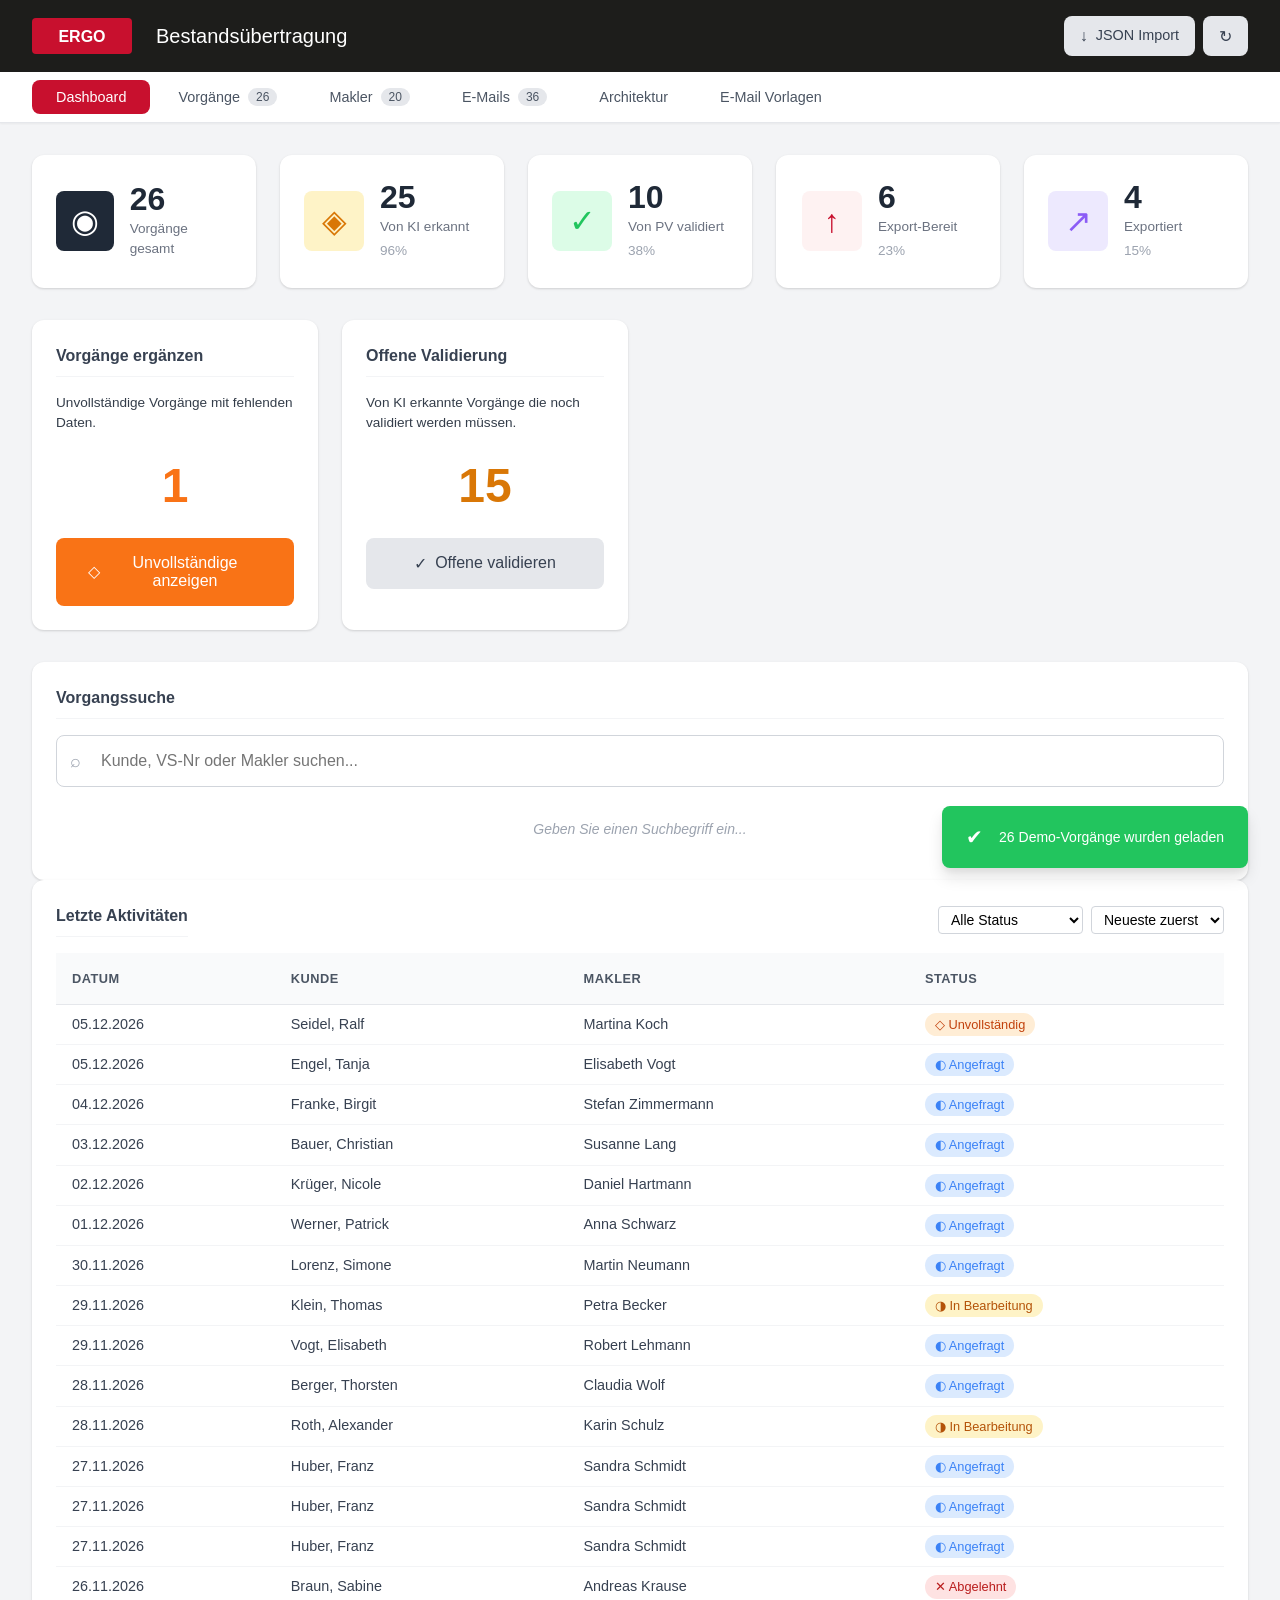
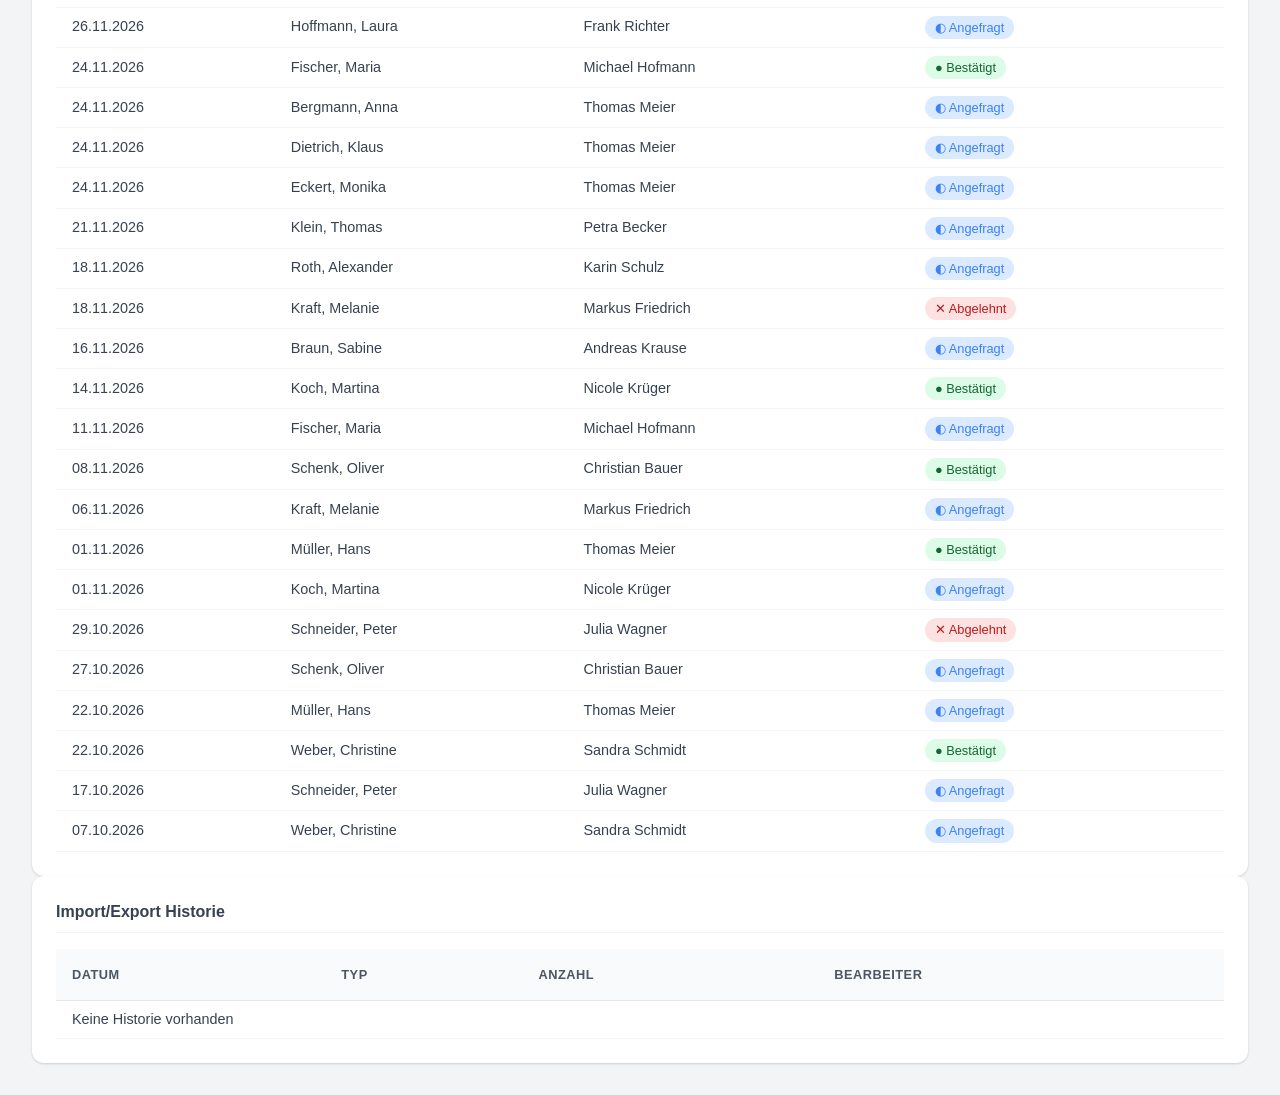
==== web-app/index.html @ ed500cc2 "feat: Enhanced validation, activities and history features Validation improvements: - Add editable f" ====
<!DOCTYPE html>
<html lang="de">
<head>
    <meta charset="UTF-8">
    <meta name="viewport" content="width=device-width, initial-scale=1.0">
    <title>ERGO Bestandsübertragung</title>
    <link rel="stylesheet" href="css/styles.css">
</head>
<body>
    <!-- Header -->
    <header class="header">
        <div class="header-left">
            <div class="logo">
                <svg width="100" height="36" viewBox="0 0 100 36" fill="none">
                    <rect width="100" height="36" rx="4" fill="#C8102E"/>
                    <text x="50" y="24" text-anchor="middle" fill="white" font-size="16" font-weight="bold">ERGO</text>
                </svg>
            </div>
            <h1>Bestandsübertragung</h1>
        </div>
        <div class="header-actions">
            <label class="btn btn-secondary">
                <span class="icon">↓</span> JSON Import
                <input type="file" id="fileInput" accept=".json" hidden>
            </label>
            <button class="btn btn-secondary" id="resetDemoBtn" title="Demo-Daten zurücksetzen">
                <span class="icon">↻</span>
            </button>
        </div>
    </header>

    <!-- Haupt-Navigation -->
    <nav class="main-nav">
        <button class="nav-btn active" data-view="dashboard">
            Dashboard
        </button>
        <button class="nav-btn" data-view="vorgaenge">
            Vorgänge
            <span class="nav-count" id="vorgaengeCount">0</span>
        </button>
        <button class="nav-btn" data-view="makler">
            Makler
            <span class="nav-count" id="maklerNavCount">0</span>
        </button>
        <button class="nav-btn" data-view="emails">
            E-Mails
            <span class="nav-count" id="emailsNavCount">0</span>
        </button>
        <button class="nav-btn" data-view="architektur">
            Architektur
        </button>
        <button class="nav-btn" data-view="vorlagen">
            E-Mail Vorlagen
        </button>
    </nav>

    <!-- ============================================ -->
    <!-- VIEW: Dashboard -->
    <!-- ============================================ -->
    <section class="view active" id="view-dashboard">
        <!-- KPI Cards - Workflow-Schritte -->
        <div class="kpi-grid">
            <div class="kpi-card kpi-total">
                <div class="kpi-icon">◉</div>
                <div class="kpi-content">
                    <div class="kpi-value" id="kpiTotal">0</div>
                    <div class="kpi-label">Vorgänge gesamt</div>
                </div>
            </div>
            <div class="kpi-card kpi-ki-recognized">
                <div class="kpi-icon">◈</div>
                <div class="kpi-content">
                    <div class="kpi-value" id="kpiKiRecognized">0</div>
                    <div class="kpi-label">Von KI erkannt</div>
                    <div class="kpi-percent" id="kpiKiRecognizedPct">0%</div>
                </div>
            </div>
            <div class="kpi-card kpi-pv-validated">
                <div class="kpi-icon">✓</div>
                <div class="kpi-content">
                    <div class="kpi-value" id="kpiPvValidated">0</div>
                    <div class="kpi-label">Von PV validiert</div>
                    <div class="kpi-percent" id="kpiPvValidatedPct">0%</div>
                </div>
            </div>
            <div class="kpi-card kpi-export-ready kpi-card-clickable" id="exportReadyBtn">
                <div class="kpi-icon">↑</div>
                <div class="kpi-content">
                    <div class="kpi-value" id="kpiExportReady">0</div>
                    <div class="kpi-label">Export-Bereit</div>
                    <div class="kpi-percent" id="kpiExportReadyPct">0%</div>
                </div>
            </div>
            <div class="kpi-card kpi-exportiert">
                <div class="kpi-icon">↗</div>
                <div class="kpi-content">
                    <div class="kpi-value" id="kpiExportiert">0</div>
                    <div class="kpi-label">Exportiert</div>
                    <div class="kpi-percent" id="kpiExportiertPct">0%</div>
                </div>
            </div>
        </div>

        <!-- Dashboard Grid -->
        <div class="dashboard-grid">
            <div class="dashboard-card card-incomplete">
                <h3>Vorgänge ergänzen</h3>
                <p class="card-description">Unvollständige Vorgänge mit fehlenden Daten.</p>
                <div class="incomplete-count" id="incompleteCount">0</div>
                <button class="btn btn-warning btn-large" id="showIncompleteBtn">
                    <span class="icon">◇</span> Unvollständige anzeigen
                </button>
            </div>
            <div class="dashboard-card card-validation">
                <h3>Offene Validierung</h3>
                <p class="card-description">Von KI erkannte Vorgänge die noch validiert werden müssen.</p>
                <div class="validation-count" id="validationPendingCount">0</div>
                <button class="btn btn-secondary btn-large" id="validateAllBtn">
                    <span class="icon">✓</span> Offene validieren
                </button>
            </div>
        </div>

        <!-- Vorgangssuche mit Live-Ergebnissen -->
        <div class="dashboard-card dashboard-wide">
            <h3>Vorgangssuche</h3>
            <div class="search-box search-box-large">
                <span class="search-icon">⌕</span>
                <input type="text" id="dashboardSearch" placeholder="Kunde, VS-Nr oder Makler suchen...">
            </div>
            <div id="dashboardSearchResults" class="search-results-live"></div>
        </div>

        <!-- Letzte Aktivitäten -->
        <div class="dashboard-card dashboard-wide">
            <div class="activity-header">
                <h3>Letzte Aktivitäten</h3>
                <div class="activity-controls">
                    <select id="activityStatusFilter">
                        <option value="">Alle Status</option>
                        <option value="neu">○ Neu</option>
                        <option value="unvollstaendig">◇ Unvollständig</option>
                        <option value="angefragt">◐ Angefragt</option>
                        <option value="in-bearbeitung">◑ In Bearbeitung</option>
                        <option value="bestaetigt">● Bestätigt</option>
                        <option value="abgelehnt">✕ Abgelehnt</option>
                    </select>
                    <select id="activitySort">
                        <option value="desc">Neueste zuerst</option>
                        <option value="asc">Älteste zuerst</option>
                    </select>
                </div>
            </div>
            <table class="data-table compact">
                <thead>
                    <tr>
                        <th>Datum</th>
                        <th>Kunde</th>
                        <th>Makler</th>
                        <th>Status</th>
                    </tr>
                </thead>
                <tbody id="recentActivityBody"></tbody>
            </table>
        </div>

        <!-- Import/Export Historie -->
        <div class="dashboard-card dashboard-wide">
            <h3>Import/Export Historie</h3>
            <table class="data-table compact">
                <thead>
                    <tr>
                        <th>Datum</th>
                        <th>Typ</th>
                        <th>Anzahl</th>
                        <th>Bearbeiter</th>
                    </tr>
                </thead>
                <tbody id="importExportHistory"></tbody>
            </table>
        </div>
    </section>

    <!-- ============================================ -->
    <!-- VIEW: Vorgänge (Status-gruppierte Liste) -->
    <!-- ============================================ -->
    <section class="view" id="view-vorgaenge">
        <div class="toolbar">
            <div class="search-box">
                <span class="search-icon">⌕</span>
                <input type="text" id="vorgaengeSearch" placeholder="Kunde, VS-Nr oder Makler suchen...">
            </div>
            <select id="filterSparte">
                <option value="">Alle Sparten</option>
                <option value="KFZ">KFZ</option>
                <option value="Leben">Leben</option>
                <option value="Kranken">Kranken</option>
                <option value="Haftpflicht">Haftpflicht</option>
                <option value="Hausrat">Hausrat</option>
                <option value="Rechtsschutz">Rechtsschutz</option>
                <option value="Unfall">Unfall</option>
                <option value="BU">BU</option>
                <option value="Wohngebäude">Wohngebäude</option>
                <option value="Rente">Rente</option>
            </select>
            <select id="filterExport">
                <option value="">Alle</option>
                <option value="not-exported">Nicht exportiert</option>
                <option value="exported">Bereits exportiert</option>
            </select>
            <button class="btn btn-primary" id="newCaseBtn">+ Neuer Vorgang</button>
        </div>

        <!-- Status-gruppierte Liste -->
        <div class="cases-grouped" id="casesGroupedContainer">
            <!-- Dynamisch gefüllt -->
        </div>
        <div class="empty-state" id="vorgaengeEmpty" style="display: none;">
            <p>Keine Vorgänge gefunden</p>
        </div>
    </section>

    <!-- ============================================ -->
    <!-- VIEW: Makler -->
    <!-- ============================================ -->
    <section class="view" id="view-makler">
        <div class="toolbar">
            <div class="search-box">
                <span class="search-icon">⌕</span>
                <input type="text" id="maklerSearch" placeholder="Makler suchen...">
            </div>
        </div>

        <div class="table-container">
            <table class="data-table" id="maklerTable">
                <thead>
                    <tr>
                        <th class="col-makler-name sortable" data-sort="name">Maklerbüro</th>
                        <th class="col-makler-email">E-Mail</th>
                        <th class="col-number sortable" data-sort="total">Vorgänge</th>
                        <th class="col-number sortable" data-sort="bestaetigt">Bestätigt</th>
                        <th class="col-number sortable" data-sort="offen">Offen</th>
                        <th class="col-number sortable" data-sort="abgelehnt">Abgelehnt</th>
                    </tr>
                </thead>
                <tbody id="maklerTableBody"></tbody>
            </table>
            <div class="empty-state" id="maklerEmpty" style="display: none;">
                <p>Keine Makler gefunden</p>
            </div>
        </div>
    </section>

    <!-- ============================================ -->
    <!-- VIEW: E-Mails -->
    <!-- ============================================ -->
    <section class="view" id="view-emails">
        <div class="toolbar">
            <div class="search-box">
                <span class="search-icon">⌕</span>
                <input type="text" id="emailSearch" placeholder="In E-Mails suchen...">
            </div>
            <select id="emailSort">
                <option value="desc">Neueste zuerst</option>
                <option value="asc">Älteste zuerst</option>
            </select>
        </div>

        <div class="table-container">
            <table class="data-table" id="emailsTable">
                <thead>
                    <tr>
                        <th class="col-direction"></th>
                        <th class="col-datum">Datum</th>
                        <th class="col-sender">Von / An</th>
                        <th class="col-subject">Betreff</th>
                        <th class="col-kunde">Kunde</th>
                        <th class="col-status">Status</th>
                    </tr>
                </thead>
                <tbody id="emailsTableBody"></tbody>
            </table>
            <div class="empty-state" id="emailsEmpty" style="display: none;">
                <p>Keine E-Mails gefunden</p>
            </div>
        </div>
    </section>

    <!-- ============================================ -->
    <!-- VIEW: Architektur -->
    <!-- ============================================ -->
    <section class="view" id="view-architektur">
        <div class="architecture-container">
            <h2 class="architecture-title">Lösungsarchitektur Bestandsübertragung</h2>
            <p class="architecture-intro">Übersicht der verschiedenen Implementierungsoptionen für die automatisierte Bestandsübertragung.</p>

            <!-- Option 1: Ohne KI -->
            <div class="architecture-card">
                <div class="architecture-header">
                    <span class="architecture-number">1</span>
                    <h3>Ohne KI (Stichwortbasiert)</h3>
                    <span class="architecture-badge badge-simple">Einfachste Lösung</span>
                </div>
                <p class="architecture-description">
                    Rein regelbasierte Extraktion mittels Stichwortverzeichnis. Keine KI-Komponente erforderlich.
                </p>
                <div class="architecture-flow">
                    <div class="flow-step">
                        <div class="flow-icon">✉</div>
                        <div class="flow-label">Outlook</div>
                        <div class="flow-detail">E-Mail Export Tool</div>
                    </div>
                    <div class="flow-arrow">→</div>
                    <div class="flow-step">
                        <div class="flow-icon">⌕</div>
                        <div class="flow-label">Web-Tool</div>
                        <div class="flow-detail">Stichwortverzeichnis</div>
                    </div>
                    <div class="flow-arrow">→</div>
                    <div class="flow-step">
                        <div class="flow-icon">✓</div>
                        <div class="flow-label">PV Validierung</div>
                        <div class="flow-detail">Manuelle Prüfung</div>
                    </div>
                    <div class="flow-arrow">→</div>
                    <div class="flow-step">
                        <div class="flow-icon">⚙</div>
                        <div class="flow-label">Robotics</div>
                        <div class="flow-detail">JSON Export</div>
                    </div>
                </div>
                <div class="architecture-pros-cons">
                    <div class="pros">
                        <h4>✓ Vorteile</h4>
                        <ul>
                            <li>Keine zusätzliche Infrastruktur</li>
                            <li>Sofort einsetzbar</li>
                            <li>Geringe Kosten</li>
                        </ul>
                    </div>
                    <div class="cons">
                        <h4>✕ Nachteile</h4>
                        <ul>
                            <li>Höherer manueller Aufwand</li>
                            <li>Begrenzte Erkennungsqualität</li>
                            <li>Kein Lernen aus Fehlern</li>
                        </ul>
                    </div>
                </div>
            </div>

            <!-- Option 2: Mit KI -->
            <div class="architecture-card architecture-card-ai">
                <div class="architecture-header">
                    <span class="architecture-number">2</span>
                    <h3>Mit KI (Agent-basiert)</h3>
                    <span class="architecture-badge badge-advanced">Empfohlen</span>
                </div>
                <p class="architecture-description">
                    KI-Agent extrahiert strukturierte Daten aus E-Mails. Höhere Erkennungsrate und kontinuierliche Verbesserung.
                </p>

                <!-- Sub-Option 2a: ERGO Lösung -->
                <div class="architecture-suboption">
                    <div class="suboption-header">
                        <span class="suboption-letter">A</span>
                        <h4>ERGO-Lösung (Interne Agent-Plattform)</h4>
                    </div>
                    <p class="suboption-description">
                        Agent wird auf ERGO-eigener Plattform gehostet. Volle Kontrolle über Daten und Infrastruktur.
                    </p>
                    <div class="architecture-flow">
                        <div class="flow-step">
                            <div class="flow-icon">✉</div>
                            <div class="flow-label">Outlook</div>
                            <div class="flow-detail">E-Mail Export</div>
                        </div>
                        <div class="flow-arrow">→</div>
                        <div class="flow-step flow-step-highlight">
                            <div class="flow-icon">◈</div>
                            <div class="flow-label">ERGO Agent</div>
                            <div class="flow-detail">Interne Plattform</div>
                        </div>
                        <div class="flow-arrow">→</div>
                        <div class="flow-step">
                            <div class="flow-icon">⌕</div>
                            <div class="flow-label">Web-Tool</div>
                            <div class="flow-detail">+ PV Validierung</div>
                        </div>
                        <div class="flow-arrow">→</div>
                        <div class="flow-step">
                            <div class="flow-icon">⚙</div>
                            <div class="flow-label">Robotics</div>
                            <div class="flow-detail">JSON Export</div>
                        </div>
                    </div>
                    <div class="suboption-requirement">
                        <strong>Voraussetzung:</strong> ERGO Agent-Plattform für Hosting des KI-Agenten
                    </div>
                </div>

                <!-- Sub-Option 2b: Deloitte Lösung -->
                <div class="architecture-suboption">
                    <div class="suboption-header">
                        <span class="suboption-letter">B</span>
                        <h4>Deloitte-Lösung (Externe Agent-API)</h4>
                    </div>
                    <p class="suboption-description">
                        Deloitte stellt den Agenten als Service bereit. Zwei Varianten für den Datenaustausch:
                    </p>

                    <!-- Variante B1: Direkte API -->
                    <div class="architecture-variant">
                        <h5><span class="variant-badge">B1</span> Direkte API-Verbindung</h5>
                        <div class="architecture-flow architecture-flow-small">
                            <div class="flow-step">
                                <div class="flow-icon">✉</div>
                                <div class="flow-label">E-Mails</div>
                            </div>
                            <div class="flow-arrow">→</div>
                            <div class="flow-step flow-step-deloitte">
                                <div class="flow-icon">◈</div>
                                <div class="flow-label">Deloitte API</div>
                                <div class="flow-detail">Echtzeit</div>
                            </div>
                            <div class="flow-arrow">→</div>
                            <div class="flow-step">
                                <div class="flow-icon">⌕</div>
                                <div class="flow-label">Web-Tool</div>
                            </div>
                            <div class="flow-arrow">→</div>
                            <div class="flow-step">
                                <div class="flow-icon">⚙</div>
                                <div class="flow-label">Robotics</div>
                            </div>
                        </div>
                        <p class="variant-note">Direkte Verbindung zum Agenten - Antwort in Echtzeit. Aufwändigere Integration.</p>
                    </div>

                    <!-- Variante B2: Batch-Austausch -->
                    <div class="architecture-variant">
                        <h5><span class="variant-badge">B2</span> Sicherer Batch-Datenaustausch</h5>
                        <div class="architecture-flow architecture-flow-small">
                            <div class="flow-step">
                                <div class="flow-icon">✉</div>
                                <div class="flow-label">E-Mails</div>
                            </div>
                            <div class="flow-arrow">→</div>
                            <div class="flow-step flow-step-transfer">
                                <div class="flow-icon">↔</div>
                                <div class="flow-label">Sicherer Transfer</div>
                                <div class="flow-detail">z.B. 1x/Woche</div>
                            </div>
                            <div class="flow-arrow">→</div>
                            <div class="flow-step flow-step-deloitte">
                                <div class="flow-icon">◈</div>
                                <div class="flow-label">Deloitte Agent</div>
                            </div>
                            <div class="flow-arrow">→</div>
                            <div class="flow-step flow-step-transfer">
                                <div class="flow-icon">↔</div>
                                <div class="flow-label">Rücktransfer</div>
                            </div>
                            <div class="flow-arrow">→</div>
                            <div class="flow-step">
                                <div class="flow-icon">⌕</div>
                                <div class="flow-label">Web-Tool</div>
                            </div>
                        </div>
                        <p class="variant-note">Periodischer Datenaustausch über sichere Kanäle. Einfachere Integration, aber zeitversetzt.</p>
                    </div>
                </div>

                <div class="architecture-pros-cons">
                    <div class="pros">
                        <h4>✓ Vorteile KI-Lösung</h4>
                        <ul>
                            <li>Höhere Erkennungsqualität (>95%)</li>
                            <li>Weniger manuelle Nacharbeit</li>
                            <li>Kontinuierliches Lernen</li>
                            <li>Skalierbar</li>
                        </ul>
                    </div>
                    <div class="cons">
                        <h4>✕ Nachteile</h4>
                        <ul>
                            <li>Zusätzliche Infrastruktur/Kosten</li>
                            <li>Datenschutz-Anforderungen</li>
                            <li>Längere Implementierungszeit</li>
                        </ul>
                    </div>
                </div>
            </div>

            <!-- Empfehlung -->
            <div class="architecture-recommendation">
                <h3>💡 Empfehlung</h3>
                <p>
                    <strong>Kurzfristig:</strong> Start mit Lösung 1 (Stichwortbasiert) für schnellen Go-Live.<br>
                    <strong>Mittelfristig:</strong> Migration zu Lösung 2A (ERGO Agent-Plattform) für optimale Kontrolle und Datenhoheit.
                </p>
            </div>
        </div>
    </section>

    <!-- ============================================ -->
    <!-- VIEW: E-Mail Vorlagen -->
    <!-- ============================================ -->
    <section class="view" id="view-vorlagen">
        <div class="vorlagen-container">
            <h2>E-Mail Vorlagen</h2>
            <p class="text-muted" style="margin-bottom: 1.5rem;">Klicken Sie auf "Kopieren" um den Text in die Zwischenablage zu kopieren.</p>

            <div class="vorlagen-grid">
                <div class="email-template-card">
                    <div class="template-header">
                        <h4>1. Bestandsübertragung anfragen</h4>
                        <button class="btn btn-secondary btn-copy" data-template="tpl1">Kopieren</button>
                    </div>
                    <div class="template-content" id="tpl1">Sehr geehrte Damen und Herren,

hiermit beantragen wir die Bestandsübertragung für unseren Kunden Hans Müller.

Versicherungsnummer: ERG-7823456
Sparte: KFZ
Gewünschter Übertragungstermin: 01.01.2026

Die unterschriebene Maklervollmacht liegt diesem Schreiben bei.

Mit freundlichen Grüßen
Thomas Meier
Versicherungsmakler</div>
                </div>

                <div class="email-template-card">
                    <div class="template-header">
                        <h4>2. Rückfrage fehlende Versicherungsnummer</h4>
                        <button class="btn btn-secondary btn-copy" data-template="tpl2">Kopieren</button>
                    </div>
                    <div class="template-content" id="tpl2">Sehr geehrte Damen und Herren,

bezugnehmend auf unseren Antrag zur Bestandsübertragung für Ralf Seidel bitten wir um Mitteilung der korrekten Versicherungsnummer.

In den uns vorliegenden Unterlagen konnte die VS-Nr nicht eindeutig identifiziert werden.

Vielen Dank für Ihre Rückmeldung.

Mit freundlichen Grüßen
Martina Koch
Versicherungsmaklerin</div>
                </div>

                <div class="email-template-card">
                    <div class="template-header">
                        <h4>3. Nachreichung Maklervollmacht</h4>
                        <button class="btn btn-secondary btn-copy" data-template="tpl3">Kopieren</button>
                    </div>
                    <div class="template-content" id="tpl3">Sehr geehrte Damen und Herren,

in der Anlage übersende ich Ihnen die nachgeforderte Maklervollmacht für die Kundin Birgit Franke.

Versicherungsnummer: ERG-4432109

Ich bitte um Fortsetzung der Bestandsübertragung.

Mit freundlichen Grüßen
Stefan Zimmermann
Versicherungsmakler</div>
                </div>

                <div class="email-template-card">
                    <div class="template-header">
                        <h4>4. Statusanfrage laufende Übertragung</h4>
                        <button class="btn btn-secondary btn-copy" data-template="tpl4">Kopieren</button>
                    </div>
                    <div class="template-content" id="tpl4">Sehr geehrte Damen und Herren,

ich erlaube mir, nach dem Stand unserer Bestandsübertragung zu fragen.

Kunde: Christine Weber
Versicherungsnummer: ERG-4512378
Antragsdatum: 15.10.2024

Über eine zeitnahe Rückmeldung würde ich mich freuen.

Mit freundlichen Grüßen
Sandra Schmidt
Versicherungsmaklerin</div>
                </div>

                <div class="email-template-card">
                    <div class="template-header">
                        <h4>5. Bestätigung an Makler weiterleiten</h4>
                        <button class="btn btn-secondary btn-copy" data-template="tpl5">Kopieren</button>
                    </div>
                    <div class="template-content" id="tpl5">Sehr geehrter Herr Meier,

wir freuen uns, Ihnen mitteilen zu können, dass die Bestandsübertragung für Ihren Kunden Hans Müller bestätigt wurde.

Versicherungsnummer: ERG-7823456
Wirksam ab: 01.01.2026

Sie sind nun als betreuender Makler für diesen Vertrag hinterlegt.

Bei Fragen stehen wir Ihnen gerne zur Verfügung.

Mit freundlichen Grüßen
ERGO Maklerservice</div>
                </div>
            </div>
        </div>
    </section>

    <!-- ============================================ -->
    <!-- MODAL: Vorgang Detail (Komplett neu) -->
    <!-- ============================================ -->
    <div class="modal-overlay" id="caseModal" style="display: none;">
        <div class="modal modal-xlarge">
            <div class="modal-header">
                <h2 id="modalTitle">Vorgang</h2>
                <button class="modal-close" id="modalClose">×</button>
            </div>
            <div class="modal-body case-detail-body">
                <form id="caseForm">
                    <input type="hidden" id="caseId">

                    <!-- Workflow Timeline -->
                    <div class="workflow-section">
                        <h3>Prozess-Status</h3>
                        <div class="workflow-timeline" id="workflowTimeline">
                            <div class="workflow-step" data-step="mailReceived">
                                <div class="step-icon">◉</div>
                                <div class="step-content">
                                    <div class="step-label">Mail erhalten</div>
                                    <div class="step-date" id="stepMailReceived">–</div>
                                </div>
                            </div>
                            <div class="workflow-connector"></div>
                            <div class="workflow-step" data-step="mailUploaded">
                                <div class="step-icon">↑</div>
                                <div class="step-content">
                                    <div class="step-label">Importiert</div>
                                    <div class="step-date" id="stepMailUploaded">–</div>
                                </div>
                            </div>
                            <div class="workflow-connector"></div>
                            <div class="workflow-step" data-step="kiRecognized">
                                <div class="step-icon">◈</div>
                                <div class="step-content">
                                    <div class="step-label">Von KI erkannt</div>
                                    <div class="step-date" id="stepKiRecognized">–</div>
                                </div>
                            </div>
                            <div class="workflow-connector"></div>
                            <div class="workflow-step" data-step="pvValidated">
                                <div class="step-icon">✓</div>
                                <div class="step-content">
                                    <div class="step-label">Von PV validiert</div>
                                    <div class="step-date" id="stepPvValidated">–</div>
                                </div>
                            </div>
                            <div class="workflow-connector"></div>
                            <div class="workflow-step" data-step="exported">
                                <div class="step-icon">↗</div>
                                <div class="step-content">
                                    <div class="step-label">Exportiert</div>
                                    <div class="step-date" id="stepExported">–</div>
                                </div>
                            </div>
                        </div>
                    </div>

                    <!-- Zwei-Spalten Layout -->
                    <div class="case-detail-columns">
                        <!-- Linke Spalte: Stammdaten -->
                        <div class="case-detail-left">
                            <div class="stammdaten-card">
                                <h3>Stammdaten</h3>
                                <div class="stammdaten-grid">
                                    <div class="stammdaten-item">
                                        <label>Kunde (VN)</label>
                                        <input type="text" id="caseKunde" placeholder="Nachname, Vorname">
                                    </div>
                                    <div class="stammdaten-item">
                                        <label>VS-Nr</label>
                                        <input type="text" id="caseVsNr" placeholder="ERG-12345678">
                                    </div>
                                    <div class="stammdaten-item">
                                        <label>Sparte</label>
                                        <select id="caseSparte">
                                            <option value="">– Auswählen –</option>
                                            <option value="KFZ">KFZ</option>
                                            <option value="Leben">Leben</option>
                                            <option value="Kranken">Kranken</option>
                                            <option value="Haftpflicht">Haftpflicht</option>
                                            <option value="Hausrat">Hausrat</option>
                                            <option value="Rechtsschutz">Rechtsschutz</option>
                                            <option value="Unfall">Unfall</option>
                                            <option value="BU">BU</option>
                                            <option value="Wohngebäude">Wohngebäude</option>
                                            <option value="Rente">Rente</option>
                                        </select>
                                    </div>
                                    <div class="stammdaten-item">
                                        <label>Gültig ab</label>
                                        <input type="text" id="caseDatum" placeholder="TT.MM.JJJJ">
                                    </div>
                                    <div class="stammdaten-item">
                                        <label>Maklerbüro</label>
                                        <input type="text" id="caseMaklerName" placeholder="Name des Maklerbüros">
                                    </div>
                                    <div class="stammdaten-item">
                                        <label>Makler E-Mail</label>
                                        <input type="email" id="caseMaklerEmail" placeholder="makler@beispiel.de">
                                    </div>
                                    <div class="stammdaten-item full-width">
                                        <label>Status</label>
                                        <select id="caseStatus">
                                            <option value="neu">○ Neu</option>
                                            <option value="unvollstaendig">◇ Unvollständig</option>
                                            <option value="angefragt">◐ Angefragt</option>
                                            <option value="in-bearbeitung">◑ In Bearbeitung</option>
                                            <option value="bestaetigt">● Bestätigt</option>
                                            <option value="abgelehnt">✕ Abgelehnt</option>
                                        </select>
                                    </div>
                                    <div class="stammdaten-item full-width">
                                        <label>Notizen</label>
                                        <textarea id="caseNotes" rows="2" placeholder="Interne Notizen..."></textarea>
                                    </div>
                                </div>
                            </div>

                            <!-- Erkannte Schlagwörter -->
                            <div class="keywords-card">
                                <h3>Erkannte Schlagwörter</h3>
                                <div class="keywords-list" id="keywordsList">
                                    <!-- Dynamisch gefüllt -->
                                </div>
                            </div>

                            <!-- Verknüpfte Vorgänge (aus Sammelmail) -->
                            <div class="linked-cases-card" id="linkedCasesCard" style="display: none;">
                                <h3>Verknüpfte Vorgänge <span class="badge" id="linkedCasesCount">0</span></h3>
                                <p class="card-description">Weitere Vorgänge aus derselben E-Mail</p>
                                <div class="linked-cases-list" id="linkedCasesList">
                                    <!-- Dynamisch gefüllt -->
                                </div>
                            </div>
                        </div>

                        <!-- Rechte Spalte: E-Mails -->
                        <div class="case-detail-right">
                            <div class="emails-card">
                                <h3>E-Mail Verlauf <span class="badge" id="modalMailCount">0</span></h3>
                                <div class="email-timeline" id="emailTimeline">
                                    <!-- Dynamisch gefüllt -->
                                </div>
                            </div>
                        </div>
                    </div>
                </form>
            </div>
            <div class="modal-footer">
                <button class="btn btn-danger" id="deleteCase">Löschen</button>
                <div class="modal-footer-right">
                    <button class="btn btn-secondary" id="cancelCase">Abbrechen</button>
                    <button class="btn btn-primary" id="saveCase">Speichern</button>
                </div>
            </div>
        </div>
    </div>

    <!-- Modal: Makler Details -->
    <div class="modal-overlay" id="maklerModal" style="display: none;">
        <div class="modal modal-large">
            <div class="modal-header">
                <h2 id="maklerModalTitle">Makler</h2>
                <button class="modal-close" id="maklerModalClose">×</button>
            </div>
            <div class="modal-body">
                <div class="makler-info" id="maklerInfo"></div>
                <h3>Vorgänge dieses Maklers</h3>
                <table class="data-table">
                    <thead>
                        <tr>
                            <th>Status</th>
                            <th>Kunde</th>
                            <th>VS-Nr</th>
                            <th>Sparte</th>
                            <th>Letzte Aktivität</th>
                        </tr>
                    </thead>
                    <tbody id="maklerCasesBody"></tbody>
                </table>
            </div>
            <div class="modal-footer">
                <button class="btn btn-secondary" id="closeMaklerModal">Schließen</button>
            </div>
        </div>
    </div>

    <!-- Modal: Export Dialog -->
    <div class="modal-overlay" id="exportModal" style="display: none;">
        <div class="modal modal-small">
            <div class="modal-header">
                <h2>Robotics Export</h2>
                <button class="modal-close" id="exportModalClose">×</button>
            </div>
            <div class="modal-body">
                <p><strong id="exportCaseCount">0</strong> Vorgänge werden exportiert.</p>
                <div class="form-group">
                    <label for="exporterName">Bearbeiter</label>
                    <input type="text" id="exporterName" placeholder="Ihr Name" required>
                </div>
                <p class="text-muted">Die exportierten Vorgänge werden als "exportiert" markiert.</p>
            </div>
            <div class="modal-footer">
                <button class="btn btn-secondary" id="cancelExport">Abbrechen</button>
                <button class="btn btn-primary" id="confirmExport">
                    <span class="icon">↑</span> Exportieren
                </button>
            </div>
        </div>
    </div>

    <!-- Modal: Validierung Schritt-für-Schritt -->
    <div class="modal-overlay" id="validationModal" style="display: none;">
        <div class="modal modal-medium">
            <div class="modal-header">
                <h2>PV-Validierung</h2>
                <div class="validation-progress">
                    <span id="validationCurrent">1</span> / <span id="validationTotal">0</span>
                </div>
                <button class="modal-close" id="validationModalClose">×</button>
            </div>
            <div class="modal-body validation-body">
                <div class="validation-case-data">
                    <p class="validation-hint">Klicken Sie auf ein Feld zum Bearbeiten. Änderungen werden gespeichert.</p>
                    <div class="validation-field">
                        <label class="field-label">Kunde (VN)</label>
                        <input type="text" class="field-input" id="valKunde" placeholder="-">
                    </div>
                    <div class="validation-field">
                        <label class="field-label">VS-Nr</label>
                        <input type="text" class="field-input" id="valVsNr" placeholder="-">
                    </div>
                    <div class="validation-field">
                        <label class="field-label">Sparte</label>
                        <select class="field-input" id="valSparte">
                            <option value="">-</option>
                            <option value="KFZ">KFZ</option>
                            <option value="Leben">Leben</option>
                            <option value="Kranken">Kranken</option>
                            <option value="Haftpflicht">Haftpflicht</option>
                            <option value="Hausrat">Hausrat</option>
                            <option value="Rechtsschutz">Rechtsschutz</option>
                            <option value="Unfall">Unfall</option>
                            <option value="BU">BU</option>
                            <option value="Wohngebäude">Wohngebäude</option>
                            <option value="Rente">Rente</option>
                        </select>
                    </div>
                    <div class="validation-field">
                        <label class="field-label">Gültig ab</label>
                        <input type="date" class="field-input" id="valDatum">
                    </div>
                    <div class="validation-field">
                        <label class="field-label">Makler</label>
                        <input type="text" class="field-input" id="valMakler" placeholder="-">
                    </div>
                    <div class="validation-field">
                        <label class="field-label">Status</label>
                        <select class="field-input" id="valStatus">
                            <option value="neu">○ Neu</option>
                            <option value="angefragt">◐ Angefragt</option>
                            <option value="in-bearbeitung">◑ In Bearbeitung</option>
                            <option value="bestaetigt">● Bestätigt</option>
                            <option value="abgelehnt">✕ Abgelehnt</option>
                        </select>
                    </div>
                </div>
                <div class="validation-email-preview">
                    <h4>E-Mail Auszug <span class="highlight-hint">(Stichworte markiert)</span></h4>
                    <div class="email-preview-content" id="valEmailPreview">-</div>
                </div>
            </div>
            <div class="modal-footer validation-footer">
                <button class="btn btn-secondary" id="validationSkip">
                    Überspringen →
                </button>
                <button class="btn btn-primary" id="validationConfirm">
                    <span class="icon">✓</span> Als validiert markieren
                </button>
            </div>
        </div>
    </div>

    <!-- Modal: E-Mail Vorlagen -->
    <div class="modal-overlay" id="emailTemplatesModal" style="display: none;">
        <div class="modal modal-large">
            <div class="modal-header">
                <h2>E-Mail Vorlagen</h2>
                <button class="modal-close" id="emailTemplatesModalClose">×</button>
            </div>
            <div class="modal-body">
                <p class="text-muted" style="margin-bottom: 1rem;">Klicken Sie auf "Kopieren" um den Text in die Zwischenablage zu kopieren.</p>

                <!-- Vorlage 1: Bestandsübertragung anfragen -->
                <div class="email-template-card">
                    <div class="template-header">
                        <h4>1. Bestandsübertragung anfragen</h4>
                        <button class="btn btn-secondary btn-copy" data-template="template1">Kopieren</button>
                    </div>
                    <div class="template-content" id="template1">Sehr geehrte Damen und Herren,

hiermit beantragen wir die Bestandsübertragung für unseren Kunden Hans Müller.

Versicherungsnummer: ERG-7823456
Sparte: KFZ
Gewünschter Übertragungstermin: 01.01.2026

Die unterschriebene Maklervollmacht liegt diesem Schreiben bei.

Mit freundlichen Grüßen
Thomas Meier
Versicherungsmakler</div>
                </div>

                <!-- Vorlage 2: Rückfrage VS-Nr -->
                <div class="email-template-card">
                    <div class="template-header">
                        <h4>2. Rückfrage fehlende Versicherungsnummer</h4>
                        <button class="btn btn-secondary btn-copy" data-template="template2">Kopieren</button>
                    </div>
                    <div class="template-content" id="template2">Sehr geehrte Damen und Herren,

bezugnehmend auf unseren Antrag zur Bestandsübertragung für Ralf Seidel bitten wir um Mitteilung der korrekten Versicherungsnummer.

In den uns vorliegenden Unterlagen konnte die VS-Nr nicht eindeutig identifiziert werden.

Vielen Dank für Ihre Rückmeldung.

Mit freundlichen Grüßen
Martina Koch
Versicherungsmaklerin</div>
                </div>

                <!-- Vorlage 3: Nachreichung Vollmacht -->
                <div class="email-template-card">
                    <div class="template-header">
                        <h4>3. Nachreichung Maklervollmacht</h4>
                        <button class="btn btn-secondary btn-copy" data-template="template3">Kopieren</button>
                    </div>
                    <div class="template-content" id="template3">Sehr geehrte Damen und Herren,

in der Anlage übersende ich Ihnen die nachgeforderte Maklervollmacht für die Kundin Birgit Franke.

Versicherungsnummer: ERG-4432109

Ich bitte um Fortsetzung der Bestandsübertragung.

Mit freundlichen Grüßen
Stefan Zimmermann
Versicherungsmakler</div>
                </div>

                <!-- Vorlage 4: Statusanfrage -->
                <div class="email-template-card">
                    <div class="template-header">
                        <h4>4. Statusanfrage laufende Übertragung</h4>
                        <button class="btn btn-secondary btn-copy" data-template="template4">Kopieren</button>
                    </div>
                    <div class="template-content" id="template4">Sehr geehrte Damen und Herren,

ich erlaube mir, nach dem Stand unserer Bestandsübertragung zu fragen.

Kunde: Christine Weber
Versicherungsnummer: ERG-4512378
Antragsdatum: 15.10.2024

Über eine zeitnahe Rückmeldung würde ich mich freuen.

Mit freundlichen Grüßen
Sandra Schmidt
Versicherungsmaklerin</div>
                </div>

                <!-- Vorlage 5: Bestätigung erhalten -->
                <div class="email-template-card">
                    <div class="template-header">
                        <h4>5. Bestätigung an Makler weiterleiten</h4>
                        <button class="btn btn-secondary btn-copy" data-template="template5">Kopieren</button>
                    </div>
                    <div class="template-content" id="template5">Sehr geehrter Herr Meier,

wir freuen uns, Ihnen mitteilen zu können, dass die Bestandsübertragung für Ihren Kunden Hans Müller bestätigt wurde.

Versicherungsnummer: ERG-7823456
Wirksam ab: 01.01.2026

Sie sind nun als betreuender Makler für diesen Vertrag hinterlegt.

Bei Fragen stehen wir Ihnen gerne zur Verfügung.

Mit freundlichen Grüßen
ERGO Maklerservice</div>
                </div>
            </div>
            <div class="modal-footer">
                <button class="btn btn-secondary" id="closeEmailTemplates">Schließen</button>
            </div>
        </div>
    </div>

    <!-- Drag & Drop Overlay -->
    <div class="drop-overlay" id="dropOverlay" style="display: none;">
        <div class="drop-content">
            <span class="drop-icon">↓</span>
            <p>JSON-Datei hier ablegen</p>
        </div>
    </div>

    <!-- Toast Notifications -->
    <div class="toast-container" id="toastContainer"></div>

    <!-- Scripts -->
    <script src="js/storage.js"></script>
    <script src="js/extractor.js"></script>
    <script src="js/matcher.js"></script>
    <script src="js/ui.js"></script>
    <script src="js/export.js"></script>
    <script src="js/demo-data.js"></script>
    <script src="js/app.js"></script>
</body>
</html>
---- web-app/css/styles.css ----
/**
 * ERGO Bestandsübertragung Tool - Styles
 * Version 2.0 mit Dashboard Landing Page
 */

/* ========================================
   CSS VARIABLEN
   ======================================== */
:root {
    /* ERGO Branding */
    --primary: #C8102E;
    --primary-dark: #A00D24;
    --primary-light: #E8394F;
    --secondary: #1D1D1B;
    --secondary-light: #333331;

    /* Status Farben */
    --status-neu: #64748b;
    --status-angefragt: #3b82f6;
    --status-bearbeitung: #f59e0b;
    --status-bestaetigt: #22c55e;
    --status-abgelehnt: #ef4444;
    --status-exportiert: #8b5cf6;
    --status-unvollstaendig: #f97316;

    /* Grautöne */
    --gray-50: #f9fafb;
    --gray-100: #f3f4f6;
    --gray-200: #e5e7eb;
    --gray-300: #d1d5db;
    --gray-400: #9ca3af;
    --gray-500: #6b7280;
    --gray-600: #4b5563;
    --gray-700: #374151;
    --gray-800: #1f2937;
    --gray-900: #111827;

    /* Schatten */
    --shadow-sm: 0 1px 2px rgba(0, 0, 0, 0.05);
    --shadow: 0 1px 3px rgba(0, 0, 0, 0.1), 0 1px 2px rgba(0, 0, 0, 0.06);
    --shadow-md: 0 4px 6px rgba(0, 0, 0, 0.1), 0 2px 4px rgba(0, 0, 0, 0.06);
    --shadow-lg: 0 10px 15px rgba(0, 0, 0, 0.1), 0 4px 6px rgba(0, 0, 0, 0.05);

    /* Abstände */
    --spacing-xs: 0.25rem;
    --spacing-sm: 0.5rem;
    --spacing-md: 1rem;
    --spacing-lg: 1.5rem;
    --spacing-xl: 2rem;

    /* Border Radius */
    --radius-sm: 4px;
    --radius-md: 8px;
    --radius-lg: 12px;
}

/* ========================================
   RESET & BASE
   ======================================== */
*, *::before, *::after {
    box-sizing: border-box;
    margin: 0;
    padding: 0;
}

body {
    font-family: -apple-system, BlinkMacSystemFont, 'Segoe UI', Roboto, 'Helvetica Neue', Arial, sans-serif;
    font-size: 14px;
    line-height: 1.5;
    color: var(--gray-800);
    background: var(--gray-100);
    min-height: 100vh;
}

/* ========================================
   HEADER
   ======================================== */
.header {
    display: flex;
    justify-content: space-between;
    align-items: center;
    padding: var(--spacing-md) var(--spacing-xl);
    background: var(--secondary);
    color: white;
}

.header-left {
    display: flex;
    align-items: center;
    gap: var(--spacing-lg);
}

.header-left h1 {
    font-size: 1.25rem;
    font-weight: 500;
}

.logo svg {
    display: block;
}

.header-actions {
    display: flex;
    gap: var(--spacing-sm);
}

/* ========================================
   MAIN NAVIGATION
   ======================================== */
.main-nav {
    display: flex;
    gap: var(--spacing-xs);
    padding: var(--spacing-sm) var(--spacing-xl);
    background: white;
    border-bottom: 1px solid var(--gray-200);
    box-shadow: var(--shadow-sm);
}

.nav-btn {
    display: flex;
    align-items: center;
    gap: var(--spacing-sm);
    padding: var(--spacing-sm) var(--spacing-lg);
    background: transparent;
    border: none;
    border-radius: var(--radius-md);
    font-size: 0.9rem;
    font-weight: 500;
    color: var(--gray-600);
    cursor: pointer;
    transition: all 0.2s;
}

.nav-btn:hover {
    background: var(--gray-100);
    color: var(--gray-800);
}

.nav-btn.active {
    background: var(--primary);
    color: white;
}

.nav-count {
    font-size: 0.75rem;
    padding: 2px 8px;
    background: var(--gray-200);
    border-radius: 10px;
    color: var(--gray-600);
}

.nav-btn.active .nav-count {
    background: rgba(255, 255, 255, 0.3);
    color: white;
}

/* ========================================
   VIEWS
   ======================================== */
.view {
    display: none;
    padding: var(--spacing-xl);
}

.view.active {
    display: block;
}

/* ========================================
   KPI CARDS
   ======================================== */
.kpi-grid {
    display: grid;
    grid-template-columns: repeat(5, 1fr);
    gap: var(--spacing-lg);
    margin-bottom: var(--spacing-xl);
}

.kpi-card {
    display: flex;
    align-items: center;
    gap: var(--spacing-md);
    padding: var(--spacing-lg);
    background: white;
    border-radius: var(--radius-lg);
    box-shadow: var(--shadow);
}

.kpi-icon {
    font-size: 2rem;
    width: 60px;
    height: 60px;
    display: flex;
    align-items: center;
    justify-content: center;
    border-radius: var(--radius-md);
    background: var(--gray-100);
    color: var(--gray-600);
}

/* Workflow-basierte KPI Icons */
.kpi-total .kpi-icon { background: var(--gray-800); color: white; }
.kpi-mail-received .kpi-icon { background: #dbeafe; color: #2563eb; }
.kpi-ki-recognized .kpi-icon { background: #fef3c7; color: #d97706; }
.kpi-pv-validated .kpi-icon { background: #dcfce7; color: var(--status-bestaetigt); }
.kpi-export-ready .kpi-icon { background: #fef2f2; color: var(--primary); }
.kpi-exportiert .kpi-icon { background: #ede9fe; color: var(--status-exportiert); }

/* Clickable KPI Card (Export-Bereit) */
.kpi-card-clickable {
    cursor: pointer;
    transition: transform 0.15s, box-shadow 0.15s, border-color 0.15s;
    border: 2px solid transparent;
}

.kpi-card-clickable:hover {
    transform: translateY(-2px);
    box-shadow: var(--shadow-lg);
    border-color: var(--primary);
}

.kpi-card-clickable:active {
    transform: translateY(0);
}

.kpi-value {
    font-size: 2rem;
    font-weight: 700;
    color: var(--gray-800);
    line-height: 1;
}

.kpi-label {
    font-size: 0.85rem;
    color: var(--gray-500);
    margin-top: var(--spacing-xs);
}

.kpi-percent {
    font-size: 0.85rem;
    color: var(--gray-400);
    margin-top: var(--spacing-xs);
}

/* ========================================
   DASHBOARD GRID
   ======================================== */
.dashboard-grid {
    display: grid;
    grid-template-columns: repeat(4, 1fr);
    gap: var(--spacing-lg);
    margin-bottom: var(--spacing-xl);
}

.dashboard-card {
    background: white;
    border-radius: var(--radius-lg);
    padding: var(--spacing-lg);
    box-shadow: var(--shadow);
}

.dashboard-card h3 {
    font-size: 1rem;
    font-weight: 600;
    color: var(--gray-700);
    margin-bottom: var(--spacing-md);
    padding-bottom: var(--spacing-sm);
    border-bottom: 1px solid var(--gray-100);
}

.dashboard-card.dashboard-wide {
    grid-column: span 4;
}

/* Activity Header with Controls */
.activity-header {
    display: flex;
    justify-content: space-between;
    align-items: center;
    margin-bottom: var(--spacing-md);
}

.activity-header h3 {
    margin: 0;
}

.activity-controls {
    display: flex;
    gap: var(--spacing-sm);
}

.activity-controls select {
    padding: var(--spacing-xs) var(--spacing-sm);
    font-size: 0.875rem;
    border: 1px solid var(--gray-300);
    border-radius: var(--radius-sm);
    background: white;
    cursor: pointer;
}

.dashboard-card.card-highlight h3 {
    color: var(--gray-700);
    border-color: var(--gray-100);
}

.card-description {
    font-size: 0.85rem;
    opacity: 0.9;
    margin-bottom: var(--spacing-md);
}

.export-ready-count {
    font-size: 3rem;
    font-weight: 700;
    text-align: center;
    margin: var(--spacing-md) 0;
}

/* Validation Card */
.dashboard-card.card-validation h3 {
    color: var(--gray-700);
    border-color: var(--gray-100);
}

.validation-count,
.incomplete-count,
.export-ready-count {
    font-size: 3rem;
    font-weight: 700;
    text-align: center;
    margin: var(--spacing-md) 0;
}

.validation-count {
    color: #d97706;
}

.incomplete-count {
    color: var(--status-unvollstaendig);
}

.export-ready-count {
    color: var(--primary);
}

/* Status Bars */
.status-bars {
    display: flex;
    flex-direction: column;
    gap: var(--spacing-sm);
}

.status-bar-item {
    display: flex;
    align-items: center;
    gap: var(--spacing-sm);
}

.status-bar-label {
    width: 100px;
    font-size: 0.85rem;
    color: var(--gray-600);
}

.status-bar-track {
    flex: 1;
    height: 8px;
    background: var(--gray-100);
    border-radius: 4px;
    overflow: hidden;
}

.status-bar-fill {
    height: 100%;
    border-radius: 4px;
    transition: width 0.3s ease;
}

.status-bar-fill.neu { background: var(--status-neu); }
.status-bar-fill.angefragt { background: var(--status-angefragt); }
.status-bar-fill.in-bearbeitung { background: var(--status-bearbeitung); }
.status-bar-fill.bestaetigt { background: var(--status-bestaetigt); }
.status-bar-fill.abgelehnt { background: var(--status-abgelehnt); }
.status-bar-fill.unvollstaendig { background: var(--status-unvollstaendig); }

.status-bar-count {
    width: 30px;
    text-align: right;
    font-size: 0.85rem;
    font-weight: 600;
    color: var(--gray-700);
}

/* Top Lists */
.top-list {
    display: flex;
    flex-direction: column;
    gap: var(--spacing-sm);
}

.top-list-item {
    display: flex;
    justify-content: space-between;
    align-items: center;
    padding: var(--spacing-sm) 0;
    border-bottom: 1px solid var(--gray-100);
}

.top-list-item:last-child {
    border-bottom: none;
}

.top-list-name {
    font-size: 0.9rem;
    color: var(--gray-700);
    white-space: nowrap;
    overflow: hidden;
    text-overflow: ellipsis;
    max-width: 180px;
}

.top-list-count {
    font-weight: 600;
    color: var(--gray-800);
}

/* Sparten List */
.sparten-list {
    display: flex;
    flex-wrap: wrap;
    gap: var(--spacing-sm);
}

.sparten-tag {
    display: inline-flex;
    align-items: center;
    gap: var(--spacing-xs);
    padding: var(--spacing-xs) var(--spacing-sm);
    background: var(--gray-100);
    border-radius: var(--radius-sm);
    font-size: 0.8rem;
    color: var(--gray-700);
}

.sparten-tag .count {
    font-weight: 600;
    color: var(--primary);
}

/* ========================================
   TOOLBAR
   ======================================== */
.toolbar {
    display: flex;
    gap: var(--spacing-md);
    margin-bottom: var(--spacing-lg);
    flex-wrap: wrap;
}

.search-box {
    position: relative;
    flex: 1;
    min-width: 200px;
    max-width: 400px;
}

.search-icon {
    position: absolute;
    left: 12px;
    top: 50%;
    transform: translateY(-50%);
    color: var(--gray-400);
}

.search-box input {
    width: 100%;
    padding: var(--spacing-sm) var(--spacing-md) var(--spacing-sm) 36px;
    border: 1px solid var(--gray-300);
    border-radius: var(--radius-md);
    font-size: 0.9rem;
    background: white;
}

.search-box input:focus {
    outline: none;
    border-color: var(--primary);
    box-shadow: 0 0 0 3px rgba(200, 16, 46, 0.1);
}

/* Dashboard Search - Larger version */
.search-box-large {
    max-width: none;
    margin-bottom: var(--spacing-md);
}

.search-box-large input {
    padding: var(--spacing-md) var(--spacing-lg) var(--spacing-md) 44px;
    font-size: 1rem;
}

.search-box-large .search-icon {
    left: 14px;
    font-size: 1.1rem;
}

/* Live Search Results */
.search-results-live {
    min-height: 0;
}

.search-results-live:empty::before {
    content: "Geben Sie einen Suchbegriff ein...";
    display: block;
    color: var(--gray-400);
    font-style: italic;
    padding: var(--spacing-md);
    text-align: center;
}

.search-results-live.has-results:empty::before {
    content: "Keine Ergebnisse gefunden";
}

.search-result-item {
    display: flex;
    justify-content: space-between;
    align-items: center;
    padding: var(--spacing-md);
    border: 1px solid var(--gray-200);
    border-radius: var(--radius-md);
    margin-bottom: var(--spacing-sm);
    background: white;
    cursor: pointer;
    transition: all 0.15s;
}

.search-result-item:hover {
    border-color: var(--primary);
    background: #fef2f2;
}

.search-result-info {
    flex: 1;
}

.search-result-kunde {
    font-weight: 600;
    color: var(--gray-800);
}

.search-result-details {
    font-size: 0.875rem;
    color: var(--gray-500);
    margin-top: 2px;
}

.toolbar select {
    padding: var(--spacing-sm) var(--spacing-md);
    border: 1px solid var(--gray-300);
    border-radius: var(--radius-md);
    background: white;
    font-size: 0.9rem;
    color: var(--gray-700);
    cursor: pointer;
}

.toolbar select:focus {
    outline: none;
    border-color: var(--primary);
}

/* ========================================
   BUTTONS
   ======================================== */
.btn {
    display: inline-flex;
    align-items: center;
    gap: var(--spacing-sm);
    padding: var(--spacing-sm) var(--spacing-md);
    border: none;
    border-radius: var(--radius-md);
    font-size: 0.9rem;
    font-weight: 500;
    cursor: pointer;
    transition: all 0.2s;
}

.btn-primary {
    background: var(--primary);
    color: white;
}

.btn-primary:hover {
    background: var(--primary-dark);
}

.btn-secondary {
    background: var(--gray-200);
    color: var(--gray-700);
}

.btn-secondary:hover {
    background: var(--gray-300);
}

.btn-danger {
    background: var(--status-abgelehnt);
    color: white;
}

.btn-danger:hover {
    background: #dc2626;
}

.btn-warning {
    background: var(--status-unvollstaendig);
    color: white;
}

.btn-warning:hover {
    background: #ea580c;
}

.btn-large {
    padding: var(--spacing-md) var(--spacing-xl);
    font-size: 1rem;
    width: 100%;
    justify-content: center;
}

.btn .icon {
    font-size: 1rem;
}

/* ========================================
   DATA TABLES
   ======================================== */
.table-container {
    background: white;
    border-radius: var(--radius-lg);
    box-shadow: var(--shadow);
    overflow: hidden;
}

.data-table {
    width: 100%;
    border-collapse: collapse;
}

.data-table th {
    text-align: left;
    padding: var(--spacing-md);
    background: var(--gray-50);
    font-weight: 600;
    font-size: 0.8rem;
    text-transform: uppercase;
    letter-spacing: 0.5px;
    color: var(--gray-600);
    border-bottom: 1px solid var(--gray-200);
}

.data-table th.sortable {
    cursor: pointer;
    user-select: none;
}

.data-table th.sortable:hover {
    background: var(--gray-100);
}

.data-table th.active {
    color: var(--primary);
}

.data-table td {
    padding: var(--spacing-md);
    border-bottom: 1px solid var(--gray-100);
    font-size: 0.9rem;
    color: var(--gray-700);
}

.data-table tbody tr:hover {
    background: var(--gray-50);
}

.data-table tbody tr.clickable-row {
    cursor: pointer;
}

.data-table.compact td {
    padding: var(--spacing-sm) var(--spacing-md);
}

/* Column Widths */
.col-status { width: 120px; }
.col-direction { width: 40px; text-align: center; }
.col-number { width: 80px; text-align: center; }
.col-export { width: 140px; }

/* ========================================
   STATUS BADGES
   ======================================== */
.status-badge {
    display: inline-flex;
    align-items: center;
    gap: var(--spacing-xs);
    padding: 2px 10px;
    border-radius: 12px;
    font-size: 0.8rem;
    font-weight: 500;
    white-space: nowrap;
}

.status-badge.status-neu {
    background: #f1f5f9;
    color: var(--status-neu);
}

.status-badge.status-angefragt {
    background: #dbeafe;
    color: var(--status-angefragt);
}

.status-badge.status-in-bearbeitung {
    background: #fef3c7;
    color: #b45309;
}

.status-badge.status-bestaetigt {
    background: #dcfce7;
    color: #166534;
}

.status-badge.status-abgelehnt {
    background: #fee2e2;
    color: #b91c1c;
}

.status-badge.status-unvollstaendig {
    background: #ffedd5;
    color: #c2410c;
}

/* Export Badge */
.export-badge {
    display: inline-flex;
    align-items: center;
    gap: var(--spacing-xs);
    padding: 2px 8px;
    border-radius: 10px;
    font-size: 0.75rem;
    background: #ede9fe;
    color: var(--status-exportiert);
}

.export-badge.not-exported {
    background: var(--gray-100);
    color: var(--gray-500);
}

/* Direction Icons */
.direction-sent {
    color: var(--status-angefragt);
    font-weight: bold;
}

.direction-inbox {
    color: var(--status-bestaetigt);
    font-weight: bold;
}

/* Text Colors */
.text-success { color: var(--status-bestaetigt); }
.text-warning { color: var(--status-bearbeitung); }
.text-danger { color: var(--status-abgelehnt); }
.text-muted { color: var(--gray-500); font-size: 0.85rem; }

/* ========================================
   EMPTY STATE
   ======================================== */
.empty-state {
    padding: var(--spacing-xl) * 2;
    text-align: center;
    color: var(--gray-500);
}

/* ========================================
   MODALS
   ======================================== */
.modal-overlay {
    position: fixed;
    inset: 0;
    background: rgba(0, 0, 0, 0.5);
    display: flex;
    align-items: center;
    justify-content: center;
    z-index: 1000;
    padding: var(--spacing-xl);
}

.modal {
    background: white;
    border-radius: var(--radius-lg);
    box-shadow: var(--shadow-lg);
    max-width: 600px;
    width: 100%;
    max-height: 90vh;
    overflow: hidden;
    display: flex;
    flex-direction: column;
}

.modal-large {
    max-width: 900px;
}

.modal-medium {
    max-width: 600px;
}

.modal-small {
    max-width: 400px;
}

/* Validation Modal */
.validation-progress {
    font-size: 0.9rem;
    color: var(--gray-500);
    font-weight: 500;
}

.validation-case-data {
    display: grid;
    grid-template-columns: repeat(2, 1fr);
    gap: var(--spacing-md);
    margin-bottom: var(--spacing-lg);
}

.validation-field {
    display: flex;
    flex-direction: column;
    gap: var(--spacing-xs);
}

.validation-hint {
    grid-column: 1 / -1;
    font-size: 0.875rem;
    color: var(--gray-500);
    font-style: italic;
    margin-bottom: var(--spacing-sm);
}

.validation-field .field-label {
    font-size: 0.75rem;
    font-weight: 600;
    color: var(--gray-500);
    text-transform: uppercase;
    letter-spacing: 0.5px;
}

.validation-field .field-input {
    padding: var(--spacing-sm);
    font-size: 1rem;
    color: var(--gray-800);
    font-weight: 500;
    border: 1px solid var(--gray-300);
    border-radius: var(--radius-sm);
    background: white;
    transition: border-color 0.15s, box-shadow 0.15s;
}

.validation-field .field-input:focus {
    outline: none;
    border-color: var(--primary);
    box-shadow: 0 0 0 3px rgba(200, 16, 46, 0.1);
}

.validation-field .field-input:not(:placeholder-shown) {
    background: #fef2f2;
}

.highlight-hint {
    font-size: 0.75rem;
    font-weight: 400;
    color: var(--gray-400);
}

.validation-email-preview {
    background: var(--gray-50);
    border: 1px solid var(--gray-200);
    border-radius: var(--radius-md);
    padding: var(--spacing-md);
}

.validation-email-preview h4 {
    font-size: 0.8rem;
    font-weight: 600;
    color: var(--gray-600);
    margin-bottom: var(--spacing-sm);
}

.email-preview-content {
    font-size: 0.85rem;
    color: var(--gray-700);
    white-space: pre-wrap;
    max-height: 200px;
    overflow-y: auto;
    line-height: 1.6;
}

.email-preview-content mark {
    background: #fef08a;
    color: var(--gray-800);
    padding: 1px 4px;
    border-radius: 2px;
    font-weight: 500;
}

.validation-footer {
    gap: var(--spacing-md);
}

.validation-footer .btn {
    flex: 1;
}

/* Email Template Cards */
/* E-Mail Vorlagen View */
.vorlagen-container {
    max-width: 1200px;
    margin: 0 auto;
}

.vorlagen-container h2 {
    font-size: 1.75rem;
    font-weight: 700;
    color: var(--gray-800);
    margin-bottom: var(--spacing-sm);
}

.vorlagen-grid {
    display: grid;
    grid-template-columns: repeat(auto-fit, minmax(400px, 1fr));
    gap: var(--spacing-lg);
}

.email-template-card {
    background: var(--gray-50);
    border: 1px solid var(--gray-200);
    border-radius: var(--radius-md);
    margin-bottom: 0;
    overflow: hidden;
}

.email-template-card .template-header {
    display: flex;
    justify-content: space-between;
    align-items: center;
    padding: var(--spacing-sm) var(--spacing-md);
    background: white;
    border-bottom: 1px solid var(--gray-200);
}

.email-template-card .template-header h4 {
    font-size: 0.9rem;
    font-weight: 600;
    color: var(--gray-700);
    margin: 0;
}

.email-template-card .template-content {
    padding: var(--spacing-md);
    font-size: 0.85rem;
    color: var(--gray-600);
    white-space: pre-wrap;
    font-family: inherit;
    line-height: 1.5;
    max-height: 150px;
    overflow-y: auto;
}

.email-template-card .btn-copy {
    font-size: 0.8rem;
    padding: var(--spacing-xs) var(--spacing-sm);
}

.modal-header {
    display: flex;
    justify-content: space-between;
    align-items: center;
    padding: var(--spacing-lg);
    border-bottom: 1px solid var(--gray-200);
}

.modal-header h2 {
    font-size: 1.25rem;
    font-weight: 600;
    color: var(--gray-800);
}

.modal-close {
    background: none;
    border: none;
    font-size: 1.5rem;
    color: var(--gray-400);
    cursor: pointer;
    padding: var(--spacing-xs);
    line-height: 1;
}

.modal-close:hover {
    color: var(--gray-600);
}

.modal-body {
    padding: var(--spacing-lg);
    overflow-y: auto;
    flex: 1;
}

.modal-footer {
    display: flex;
    justify-content: space-between;
    padding: var(--spacing-lg);
    border-top: 1px solid var(--gray-200);
    background: var(--gray-50);
}

.modal-footer-right {
    display: flex;
    gap: var(--spacing-sm);
}

/* Export Info Banner */
.export-info {
    display: flex;
    align-items: center;
    gap: var(--spacing-md);
    padding: var(--spacing-md);
    background: #ede9fe;
    border-radius: var(--radius-md);
    margin-bottom: var(--spacing-lg);
}

.export-info .export-icon {
    font-size: 1.5rem;
    color: var(--status-exportiert);
}

.export-info .export-text {
    font-size: 0.9rem;
    color: var(--gray-700);
}

/* ========================================
   FORMS
   ======================================== */
.form-section {
    margin-bottom: var(--spacing-lg);
}

.form-section h3 {
    font-size: 0.9rem;
    font-weight: 600;
    color: var(--gray-700);
    margin-bottom: var(--spacing-md);
    padding-bottom: var(--spacing-sm);
    border-bottom: 1px solid var(--gray-100);
}

.form-row {
    display: grid;
    grid-template-columns: 1fr 1fr;
    gap: var(--spacing-md);
}

.form-group {
    margin-bottom: var(--spacing-md);
}

.form-group label {
    display: block;
    font-size: 0.85rem;
    font-weight: 500;
    color: var(--gray-600);
    margin-bottom: var(--spacing-xs);
}

.form-group input,
.form-group select,
.form-group textarea {
    width: 100%;
    padding: var(--spacing-sm) var(--spacing-md);
    border: 1px solid var(--gray-300);
    border-radius: var(--radius-md);
    font-size: 0.9rem;
    background: white;
}

.form-group input:focus,
.form-group select:focus,
.form-group textarea:focus {
    outline: none;
    border-color: var(--primary);
    box-shadow: 0 0 0 3px rgba(200, 16, 46, 0.1);
}

.form-group textarea {
    resize: vertical;
    min-height: 60px;
}

.badge {
    display: inline-flex;
    align-items: center;
    justify-content: center;
    min-width: 20px;
    height: 20px;
    padding: 0 6px;
    background: var(--gray-200);
    border-radius: 10px;
    font-size: 0.75rem;
    font-weight: 600;
    color: var(--gray-600);
}

/* ========================================
   EMAIL TIMELINE
   ======================================== */
.email-timeline {
    display: flex;
    flex-direction: column;
    gap: var(--spacing-md);
    max-height: 300px;
    overflow-y: auto;
}

.email-item {
    padding: var(--spacing-md);
    background: var(--gray-50);
    border-radius: var(--radius-md);
    border-left: 3px solid var(--gray-300);
}

.email-item.inbox {
    border-left-color: var(--status-bestaetigt);
}

.email-item.sent {
    border-left-color: var(--status-angefragt);
}

.email-header {
    display: flex;
    justify-content: space-between;
    align-items: center;
    margin-bottom: var(--spacing-sm);
}

.email-direction {
    font-size: 0.8rem;
    font-weight: 600;
}

.email-date {
    font-size: 0.8rem;
    color: var(--gray-500);
}

.email-subject {
    font-weight: 600;
    margin-bottom: var(--spacing-xs);
}

.email-sender {
    font-size: 0.85rem;
    color: var(--gray-500);
    margin-bottom: var(--spacing-sm);
}

.email-body {
    font-size: 0.85rem;
    color: var(--gray-600);
    white-space: pre-wrap;
    word-break: break-word;
}

.empty-message {
    text-align: center;
    color: var(--gray-500);
    padding: var(--spacing-lg);
}

/* ========================================
   MAKLER INFO
   ======================================== */
.makler-info {
    padding: var(--spacing-lg);
    background: var(--gray-50);
    border-radius: var(--radius-md);
    margin-bottom: var(--spacing-lg);
}

.makler-detail {
    margin-bottom: var(--spacing-md);
}

.makler-detail .label {
    font-size: 0.85rem;
    color: var(--gray-500);
}

.makler-detail .value {
    font-weight: 500;
}

.makler-stats {
    display: flex;
    gap: var(--spacing-lg);
    margin-top: var(--spacing-md);
    padding-top: var(--spacing-md);
    border-top: 1px solid var(--gray-200);
}

.makler-stat {
    text-align: center;
}

.makler-stat .number {
    display: block;
    font-size: 1.5rem;
    font-weight: 700;
}

.makler-stat .label {
    font-size: 0.75rem;
    color: var(--gray-500);
}

/* ========================================
   DROP OVERLAY
   ======================================== */
.drop-overlay {
    position: fixed;
    inset: 0;
    background: rgba(200, 16, 46, 0.9);
    z-index: 2000;
    display: flex;
    align-items: center;
    justify-content: center;
}

.drop-content {
    text-align: center;
    color: white;
}

.drop-icon {
    font-size: 4rem;
    display: block;
    margin-bottom: var(--spacing-md);
}

.drop-content p {
    font-size: 1.25rem;
}

/* ========================================
   TOAST NOTIFICATIONS
   ======================================== */
.toast-container {
    position: fixed;
    bottom: var(--spacing-xl);
    right: var(--spacing-xl);
    z-index: 3000;
    display: flex;
    flex-direction: column;
    gap: var(--spacing-sm);
}

.toast {
    display: flex;
    align-items: center;
    gap: var(--spacing-md);
    padding: var(--spacing-md) var(--spacing-lg);
    background: var(--gray-800);
    color: white;
    border-radius: var(--radius-md);
    box-shadow: var(--shadow-lg);
    animation: slideIn 0.3s ease;
}

.toast.success {
    background: var(--status-bestaetigt);
}

.toast.error {
    background: var(--status-abgelehnt);
}

.toast.warning {
    background: var(--status-bearbeitung);
}

.toast-icon {
    font-size: 1.25rem;
}

@keyframes slideIn {
    from {
        transform: translateX(100%);
        opacity: 0;
    }
    to {
        transform: translateX(0);
        opacity: 1;
    }
}

/* ========================================
   CASE TILES (Kachel-Ansicht)
   ======================================== */
/* Status-gruppierte Liste (ersetzt Kacheln) */
.cases-grouped {
    display: flex;
    flex-direction: column;
    gap: var(--spacing-lg);
}

.status-group {
    background: white;
    border-radius: var(--radius-lg);
    box-shadow: var(--shadow);
    overflow: hidden;
}

.status-group-header {
    display: flex;
    align-items: center;
    gap: var(--spacing-md);
    padding: var(--spacing-md) var(--spacing-lg);
    background: var(--gray-50);
    border-bottom: 1px solid var(--gray-200);
}

.status-group-header h3 {
    font-size: 1.1rem;
    font-weight: 600;
    color: var(--gray-800);
    margin: 0;
    flex: 1;
}

.status-group-count {
    background: var(--gray-200);
    color: var(--gray-600);
    font-size: 0.875rem;
    font-weight: 600;
    padding: 2px 10px;
    border-radius: 10px;
}

.status-group-unvollstaendig .status-group-header { background: #fff7ed; }
.status-group-unvollstaendig .status-group-count { background: #fed7aa; color: #9a3412; }

.status-group-neu .status-group-header { background: var(--gray-50); }

.status-group-angefragt .status-group-header { background: #eff6ff; }
.status-group-angefragt .status-group-count { background: #bfdbfe; color: #1e40af; }

.status-group-in-bearbeitung .status-group-header { background: #fefce8; }
.status-group-in-bearbeitung .status-group-count { background: #fde68a; color: #92400e; }

.status-group-bestaetigt .status-group-header { background: #f0fdf4; }
.status-group-bestaetigt .status-group-count { background: #bbf7d0; color: #166534; }

.status-group-abgelehnt .status-group-header { background: #fef2f2; }
.status-group-abgelehnt .status-group-count { background: #fecaca; color: #b91c1c; }

.status-group-list {
    padding: 0;
}

.case-list-item {
    display: flex;
    justify-content: space-between;
    align-items: center;
    padding: var(--spacing-md) var(--spacing-lg);
    border-bottom: 1px solid var(--gray-100);
    cursor: pointer;
    transition: background 0.15s;
}

.case-list-item:last-child {
    border-bottom: none;
}

.case-list-item:hover {
    background: var(--gray-50);
}

.case-list-main {
    flex: 1;
    min-width: 0;
}

.case-list-kunde {
    font-weight: 600;
    color: var(--gray-800);
    font-size: 1rem;
    margin-bottom: 4px;
}

.case-list-details {
    display: flex;
    gap: var(--spacing-lg);
    font-size: 0.875rem;
    color: var(--gray-500);
}

.case-list-details span {
    white-space: nowrap;
}

.case-list-meta {
    display: flex;
    align-items: center;
    gap: var(--spacing-md);
    flex-shrink: 0;
}

.case-list-date {
    font-size: 0.875rem;
    color: var(--gray-400);
}

.list-export-badge {
    background: #ede9fe;
    color: var(--status-exportiert);
    font-size: 0.75rem;
    font-weight: 600;
    padding: 2px 8px;
    border-radius: 4px;
}

/* Legacy: Hide old tiles */
.case-tiles {
    display: none;
}

.case-tile {
    background: white;
    border-radius: var(--radius-lg);
    box-shadow: var(--shadow);
    padding: var(--spacing-lg);
    cursor: pointer;
    transition: all 0.2s;
    border-left: 4px solid var(--gray-300);
    position: relative;
}

.case-tile:hover {
    box-shadow: var(--shadow-lg);
    transform: translateY(-2px);
}

.case-tile.status-neu { border-left-color: var(--status-neu); }
.case-tile.status-angefragt { border-left-color: var(--status-angefragt); }
.case-tile.status-in-bearbeitung { border-left-color: var(--status-bearbeitung); }
.case-tile.status-bestaetigt { border-left-color: var(--status-bestaetigt); }
.case-tile.status-abgelehnt { border-left-color: var(--status-abgelehnt); }
.case-tile.status-unvollstaendig { border-left-color: var(--status-unvollstaendig); }

.tile-header {
    display: flex;
    justify-content: space-between;
    align-items: flex-start;
    margin-bottom: var(--spacing-md);
}

.tile-kunde {
    font-size: 1rem;
    font-weight: 600;
    color: var(--gray-800);
    margin: 0 0 var(--spacing-xs) 0;
}

.tile-vsnr {
    font-size: 0.85rem;
    color: var(--gray-500);
    font-family: monospace;
}

.tile-body {
    margin-bottom: var(--spacing-md);
}

.tile-row {
    display: flex;
    justify-content: space-between;
    align-items: center;
    font-size: 0.85rem;
    color: var(--gray-600);
    margin-bottom: var(--spacing-xs);
}

.tile-row .label {
    color: var(--gray-500);
}

.tile-makler {
    font-size: 0.8rem;
    color: var(--gray-500);
    margin-top: var(--spacing-sm);
    padding-top: var(--spacing-sm);
    border-top: 1px solid var(--gray-100);
    white-space: nowrap;
    overflow: hidden;
    text-overflow: ellipsis;
}

/* Tile Workflow Progress */
.tile-workflow {
    display: flex;
    gap: 2px;
    margin-top: var(--spacing-md);
    padding-top: var(--spacing-sm);
    border-top: 1px solid var(--gray-100);
}

.workflow-dot {
    width: 8px;
    height: 8px;
    border-radius: 50%;
    background: var(--gray-200);
}

.workflow-dot.completed {
    background: var(--status-bestaetigt);
}

.workflow-dot.active {
    background: var(--status-bearbeitung);
    animation: pulse 1.5s infinite;
}

@keyframes pulse {
    0%, 100% { opacity: 1; }
    50% { opacity: 0.5; }
}

/* Tile Export Badge */
.tile-export-badge {
    position: absolute;
    top: var(--spacing-sm);
    right: var(--spacing-sm);
    background: #ede9fe;
    color: var(--status-exportiert);
    font-size: 0.7rem;
    padding: 2px 6px;
    border-radius: 8px;
}

/* ========================================
   WORKFLOW TIMELINE (Detail-Ansicht)
   ======================================== */
.workflow-section {
    background: var(--gray-50);
    border-radius: var(--radius-md);
    padding: var(--spacing-lg);
    margin-bottom: var(--spacing-lg);
}

.workflow-section h3 {
    font-size: 0.9rem;
    font-weight: 600;
    color: var(--gray-700);
    margin-bottom: var(--spacing-md);
}

.workflow-timeline {
    display: flex;
    align-items: flex-start;
    justify-content: space-between;
    position: relative;
}

.workflow-step {
    display: flex;
    flex-direction: column;
    align-items: center;
    flex: 0 0 auto;
    text-align: center;
    position: relative;
    z-index: 1;
}

.workflow-step .step-icon {
    width: 48px;
    height: 48px;
    border-radius: 50%;
    background: white;
    border: 3px solid var(--gray-300);
    display: flex;
    align-items: center;
    justify-content: center;
    font-size: 1.25rem;
    color: var(--gray-400);
    margin-bottom: var(--spacing-sm);
    transition: all 0.3s;
}

.workflow-step.completed .step-icon {
    background: var(--status-bestaetigt);
    border-color: var(--status-bestaetigt);
    color: white;
}

.workflow-step.active .step-icon {
    background: var(--status-bearbeitung);
    border-color: var(--status-bearbeitung);
    color: white;
    animation: pulse 1.5s infinite;
}

.workflow-step .step-content {
    min-width: 100px;
}

.workflow-step .step-label {
    font-size: 0.8rem;
    font-weight: 600;
    color: var(--gray-600);
    margin-bottom: 2px;
}

.workflow-step .step-date {
    font-size: 0.75rem;
    color: var(--gray-400);
}

.workflow-step.completed .step-label {
    color: var(--status-bestaetigt);
}

.workflow-step.completed .step-date {
    color: var(--gray-600);
}

.workflow-connector {
    flex: 1;
    height: 3px;
    background: var(--gray-200);
    margin-top: 24px;
    position: relative;
}

.workflow-connector.completed {
    background: var(--status-bestaetigt);
}

/* ========================================
   CASE DETAIL LAYOUT
   ======================================== */
.modal-xlarge {
    max-width: 1100px;
}

.case-detail-body {
    padding: 0 !important;
}

.case-detail-body .workflow-section {
    margin: var(--spacing-lg);
    margin-bottom: 0;
}

.case-detail-columns {
    display: grid;
    grid-template-columns: 1fr 1fr;
    gap: var(--spacing-lg);
    padding: var(--spacing-lg);
}

.case-detail-left,
.case-detail-right {
    display: flex;
    flex-direction: column;
    gap: var(--spacing-lg);
}

/* Stammdaten Card */
.stammdaten-card {
    background: white;
    border: 1px solid var(--gray-200);
    border-radius: var(--radius-md);
    padding: var(--spacing-lg);
}

.stammdaten-card h3 {
    font-size: 0.9rem;
    font-weight: 600;
    color: var(--gray-700);
    margin-bottom: var(--spacing-md);
    padding-bottom: var(--spacing-sm);
    border-bottom: 1px solid var(--gray-100);
}

.stammdaten-grid {
    display: grid;
    grid-template-columns: 1fr 1fr;
    gap: var(--spacing-md);
}

.stammdaten-item {
    display: flex;
    flex-direction: column;
    gap: var(--spacing-xs);
}

.stammdaten-item.full-width {
    grid-column: span 2;
}

.stammdaten-item label {
    font-size: 0.8rem;
    font-weight: 500;
    color: var(--gray-500);
}

.stammdaten-item input,
.stammdaten-item select,
.stammdaten-item textarea {
    padding: var(--spacing-sm);
    border: 1px solid var(--gray-300);
    border-radius: var(--radius-sm);
    font-size: 0.9rem;
    width: 100%;
}

.stammdaten-item input:focus,
.stammdaten-item select:focus,
.stammdaten-item textarea:focus {
    outline: none;
    border-color: var(--primary);
    box-shadow: 0 0 0 3px rgba(200, 16, 46, 0.1);
}

/* Fehlende Pflichtfelder bei unvollständigen Vorgängen */
.stammdaten-item.field-missing input,
.stammdaten-item.field-missing select {
    background-color: #fef2f2;
    border-color: #fca5a5;
}

.stammdaten-item.field-missing label {
    color: #dc2626;
    font-weight: 600;
}

.stammdaten-item.field-missing label::after {
    content: " (fehlt)";
    font-size: 0.75rem;
    font-weight: 400;
}

/* Keywords Card */
.keywords-card {
    background: white;
    border: 1px solid var(--gray-200);
    border-radius: var(--radius-md);
    padding: var(--spacing-lg);
}

.keywords-card h3 {
    font-size: 0.9rem;
    font-weight: 600;
    color: var(--gray-700);
    margin-bottom: var(--spacing-md);
    padding-bottom: var(--spacing-sm);
    border-bottom: 1px solid var(--gray-100);
}

.keywords-list {
    display: flex;
    flex-wrap: wrap;
    gap: var(--spacing-sm);
}

.keyword-tag {
    display: inline-flex;
    align-items: center;
    gap: var(--spacing-xs);
    padding: var(--spacing-xs) var(--spacing-sm);
    background: #fef3c7;
    border: 1px solid #fcd34d;
    border-radius: var(--radius-sm);
    font-size: 0.8rem;
    color: #92400e;
}

.keyword-tag .keyword-field {
    font-weight: 600;
    color: #78350f;
}

.keyword-tag .keyword-value {
    font-family: monospace;
}

/* Linked Cases Card */
.linked-cases-card {
    background: white;
    border: 1px solid var(--gray-200);
    border-radius: var(--radius-md);
    padding: var(--spacing-lg);
    margin-top: var(--spacing-md);
}

.linked-cases-card h3 {
    font-size: 0.9rem;
    font-weight: 600;
    color: var(--gray-700);
    margin-bottom: var(--spacing-xs);
    display: flex;
    align-items: center;
    gap: var(--spacing-sm);
}

.linked-cases-card .card-description {
    font-size: 0.75rem;
    color: var(--gray-500);
    margin-bottom: var(--spacing-md);
}

.linked-cases-list {
    display: flex;
    flex-direction: column;
    gap: var(--spacing-sm);
}

.linked-case-item {
    display: flex;
    align-items: center;
    gap: var(--spacing-sm);
    padding: var(--spacing-sm) var(--spacing-md);
    background: var(--gray-50);
    border: 1px solid var(--gray-200);
    border-radius: var(--radius-sm);
    cursor: pointer;
    transition: all 0.2s ease;
}

.linked-case-item:hover {
    background: #e0f2fe;
    border-color: #0ea5e9;
}

.linked-case-status {
    flex-shrink: 0;
}

.linked-case-info {
    flex: 1;
    min-width: 0;
}

.linked-case-kunde {
    font-weight: 600;
    font-size: 0.85rem;
    color: var(--gray-800);
    white-space: nowrap;
    overflow: hidden;
    text-overflow: ellipsis;
}

.linked-case-details {
    font-size: 0.75rem;
    color: var(--gray-500);
}

.linked-case-arrow {
    flex-shrink: 0;
    color: var(--gray-400);
    font-size: 1rem;
}

.linked-case-item:hover .linked-case-arrow {
    color: #0ea5e9;
}

/* Emails Card */
.emails-card {
    background: white;
    border: 1px solid var(--gray-200);
    border-radius: var(--radius-md);
    padding: var(--spacing-lg);
    display: flex;
    flex-direction: column;
    height: 100%;
}

.emails-card h3 {
    font-size: 0.9rem;
    font-weight: 600;
    color: var(--gray-700);
    margin-bottom: var(--spacing-md);
    padding-bottom: var(--spacing-sm);
    border-bottom: 1px solid var(--gray-100);
    display: flex;
    align-items: center;
    gap: var(--spacing-sm);
}

.emails-card .email-timeline {
    flex: 1;
    max-height: 400px;
}

/* Email Keyword Highlighting */
.email-body .highlight {
    background: #fef3c7;
    padding: 0 2px;
    border-radius: 2px;
    font-weight: 600;
    color: #92400e;
}

/* ========================================
   RESPONSIVE
   ======================================== */
@media (max-width: 1200px) {
    .kpi-grid {
        grid-template-columns: repeat(3, 1fr);
    }

    .dashboard-grid {
        grid-template-columns: repeat(2, 1fr);
    }

    .dashboard-card.dashboard-wide {
        grid-column: span 2;
    }
}

@media (max-width: 900px) {
    .case-detail-columns {
        grid-template-columns: 1fr;
    }

    .workflow-timeline {
        flex-wrap: wrap;
        gap: var(--spacing-sm);
    }

    .workflow-connector {
        display: none;
    }

    .workflow-step {
        flex: 0 0 calc(33% - var(--spacing-sm));
    }
}

@media (max-width: 768px) {
    .header {
        padding: var(--spacing-md);
    }

    .view {
        padding: var(--spacing-md);
    }

    .kpi-grid {
        grid-template-columns: repeat(2, 1fr);
    }

    .dashboard-grid {
        grid-template-columns: 1fr;
    }

    .dashboard-card.dashboard-wide {
        grid-column: span 1;
    }

    .toolbar {
        flex-direction: column;
    }

    .search-box {
        max-width: none;
    }

    .form-row {
        grid-template-columns: 1fr;
    }

    .modal {
        margin: var(--spacing-md);
        max-height: calc(100vh - var(--spacing-xl));
    }

    .case-tiles {
        grid-template-columns: 1fr;
    }

    .stammdaten-grid {
        grid-template-columns: 1fr;
    }

    .stammdaten-item.full-width {
        grid-column: span 1;
    }

    .workflow-step {
        flex: 0 0 calc(50% - var(--spacing-sm));
    }
}

/* ========================================
   ARCHITEKTUR VIEW
   ======================================== */
.architecture-container {
    max-width: 1200px;
    margin: 0 auto;
}

.architecture-title {
    font-size: 2rem;
    font-weight: 700;
    color: var(--gray-800);
    margin-bottom: var(--spacing-sm);
}

.architecture-intro {
    font-size: 1.15rem;
    color: var(--gray-600);
    margin-bottom: var(--spacing-xl);
    line-height: 1.6;
}

.architecture-card {
    background: white;
    border-radius: var(--radius-lg);
    box-shadow: var(--shadow);
    padding: var(--spacing-xl);
    margin-bottom: var(--spacing-xl);
    border-left: 4px solid var(--gray-400);
}

.architecture-card-ai {
    border-left-color: var(--primary);
}

.architecture-header {
    display: flex;
    align-items: center;
    gap: var(--spacing-md);
    margin-bottom: var(--spacing-md);
}

.architecture-number {
    display: flex;
    align-items: center;
    justify-content: center;
    width: 40px;
    height: 40px;
    background: var(--gray-100);
    border-radius: 50%;
    font-size: 1.25rem;
    font-weight: 700;
    color: var(--gray-600);
}

.architecture-card-ai .architecture-number {
    background: var(--primary);
    color: white;
}

.architecture-header h3 {
    font-size: 1.5rem;
    font-weight: 600;
    color: var(--gray-800);
    margin: 0;
    flex: 1;
}

.architecture-badge {
    padding: var(--spacing-xs) var(--spacing-sm);
    border-radius: var(--radius-sm);
    font-size: 0.75rem;
    font-weight: 600;
    text-transform: uppercase;
    letter-spacing: 0.5px;
}

.badge-simple {
    background: var(--gray-100);
    color: var(--gray-600);
}

.badge-advanced {
    background: #dcfce7;
    color: #166534;
}

.architecture-description {
    font-size: 1.1rem;
    color: var(--gray-600);
    margin-bottom: var(--spacing-lg);
    line-height: 1.7;
}

/* Architecture Flow Diagram */
.architecture-flow {
    display: flex;
    align-items: center;
    justify-content: center;
    gap: var(--spacing-sm);
    padding: var(--spacing-lg);
    background: var(--gray-50);
    border-radius: var(--radius-md);
    margin-bottom: var(--spacing-lg);
    overflow-x: auto;
}

.architecture-flow-small {
    padding: var(--spacing-md);
}

.architecture-flow-small .flow-step {
    min-width: 80px;
    padding: var(--spacing-sm);
}

.architecture-flow-small .flow-icon {
    font-size: 1.25rem;
    width: 40px;
    height: 40px;
}

.architecture-flow-small .flow-label {
    font-size: 0.75rem;
}

.architecture-flow-small .flow-detail {
    font-size: 0.65rem;
}

.flow-step {
    display: flex;
    flex-direction: column;
    align-items: center;
    text-align: center;
    min-width: 100px;
    padding: var(--spacing-md);
    background: white;
    border-radius: var(--radius-md);
    border: 2px solid var(--gray-200);
    transition: all 0.2s;
}

.flow-step-highlight {
    border-color: var(--primary);
    background: #fef2f2;
}

.flow-step-deloitte {
    border-color: #86efac;
    background: #f0fdf4;
}

.flow-step-transfer {
    border-color: #93c5fd;
    background: #eff6ff;
}

.flow-icon {
    font-size: 1.5rem;
    width: 50px;
    height: 50px;
    display: flex;
    align-items: center;
    justify-content: center;
    background: var(--gray-100);
    border-radius: 50%;
    margin-bottom: var(--spacing-sm);
    color: var(--gray-600);
}

.flow-step-highlight .flow-icon {
    background: var(--primary);
    color: white;
}

.flow-step-deloitte .flow-icon {
    background: #22c55e;
    color: white;
}

.flow-step-transfer .flow-icon {
    background: #3b82f6;
    color: white;
}

.flow-label {
    font-size: 1rem;
    font-weight: 600;
    color: var(--gray-800);
    margin-bottom: 2px;
}

.flow-detail {
    font-size: 0.875rem;
    color: var(--gray-500);
}

.flow-arrow {
    font-size: 1.5rem;
    color: var(--gray-400);
    flex-shrink: 0;
}

/* Pros/Cons */
.architecture-pros-cons {
    display: grid;
    grid-template-columns: 1fr 1fr;
    gap: var(--spacing-lg);
    margin-top: var(--spacing-lg);
    padding-top: var(--spacing-lg);
    border-top: 1px solid var(--gray-100);
}

.architecture-pros-cons h4 {
    font-size: 1.1rem;
    font-weight: 600;
    margin-bottom: var(--spacing-sm);
}

.pros h4 {
    color: #166534;
}

.cons h4 {
    color: #b91c1c;
}

.architecture-pros-cons ul {
    list-style: none;
    padding: 0;
    margin: 0;
}

.architecture-pros-cons li {
    font-size: 1rem;
    color: var(--gray-600);
    padding: var(--spacing-xs) 0;
    padding-left: var(--spacing-md);
    position: relative;
    line-height: 1.5;
}

.pros li::before {
    content: "✓";
    position: absolute;
    left: 0;
    color: #22c55e;
}

.cons li::before {
    content: "✕";
    position: absolute;
    left: 0;
    color: #ef4444;
}

/* Sub-options */
.architecture-suboption {
    background: var(--gray-50);
    border-radius: var(--radius-md);
    padding: var(--spacing-lg);
    margin-bottom: var(--spacing-md);
    border-left: 3px solid var(--gray-300);
}

.suboption-header {
    display: flex;
    align-items: center;
    gap: var(--spacing-sm);
    margin-bottom: var(--spacing-sm);
}

.suboption-letter {
    display: flex;
    align-items: center;
    justify-content: center;
    width: 28px;
    height: 28px;
    background: var(--primary);
    color: white;
    border-radius: 50%;
    font-size: 0.85rem;
    font-weight: 700;
}

.suboption-header h4 {
    font-size: 1.15rem;
    font-weight: 600;
    color: var(--gray-800);
    margin: 0;
}

.suboption-description {
    font-size: 1.05rem;
    color: var(--gray-600);
    margin-bottom: var(--spacing-md);
    line-height: 1.6;
}

.suboption-requirement {
    font-size: 0.85rem;
    color: var(--gray-700);
    background: #fef3c7;
    padding: var(--spacing-sm) var(--spacing-md);
    border-radius: var(--radius-sm);
    border-left: 3px solid #f59e0b;
}

/* Variants */
.architecture-variant {
    background: white;
    border: 1px solid var(--gray-200);
    border-radius: var(--radius-md);
    padding: var(--spacing-md);
    margin-bottom: var(--spacing-md);
}

.architecture-variant h5 {
    font-size: 0.9rem;
    font-weight: 600;
    color: var(--gray-800);
    margin: 0 0 var(--spacing-sm) 0;
    display: flex;
    align-items: center;
    gap: var(--spacing-sm);
}

.variant-badge {
    display: inline-flex;
    align-items: center;
    justify-content: center;
    width: 24px;
    height: 24px;
    background: var(--gray-200);
    color: var(--gray-700);
    border-radius: 4px;
    font-size: 0.7rem;
    font-weight: 700;
}

.variant-note {
    font-size: 0.8rem;
    color: var(--gray-500);
    margin: var(--spacing-sm) 0 0 0;
    font-style: italic;
}

/* Recommendation Box */
.architecture-recommendation {
    background: linear-gradient(135deg, #fef3c7, #fde68a);
    border-radius: var(--radius-lg);
    padding: var(--spacing-lg);
    border-left: 4px solid #f59e0b;
}

.architecture-recommendation h3 {
    font-size: 1.1rem;
    font-weight: 600;
    color: #92400e;
    margin: 0 0 var(--spacing-sm) 0;
}

.architecture-recommendation p {
    font-size: 0.95rem;
    color: #78350f;
    margin: 0;
    line-height: 1.6;
}

/* Responsive */
@media (max-width: 900px) {
    .architecture-flow {
        flex-wrap: wrap;
        gap: var(--spacing-md);
    }

    .flow-arrow {
        display: none;
    }

    .flow-step {
        flex: 0 0 calc(50% - var(--spacing-md));
    }

    .architecture-pros-cons {
        grid-template-columns: 1fr;
    }
}

@media (max-width: 600px) {
    .architecture-header {
        flex-wrap: wrap;
    }

    .architecture-badge {
        order: -1;
        width: 100%;
        text-align: center;
        margin-bottom: var(--spacing-sm);
    }

    .flow-step {
        flex: 0 0 100%;
    }
}
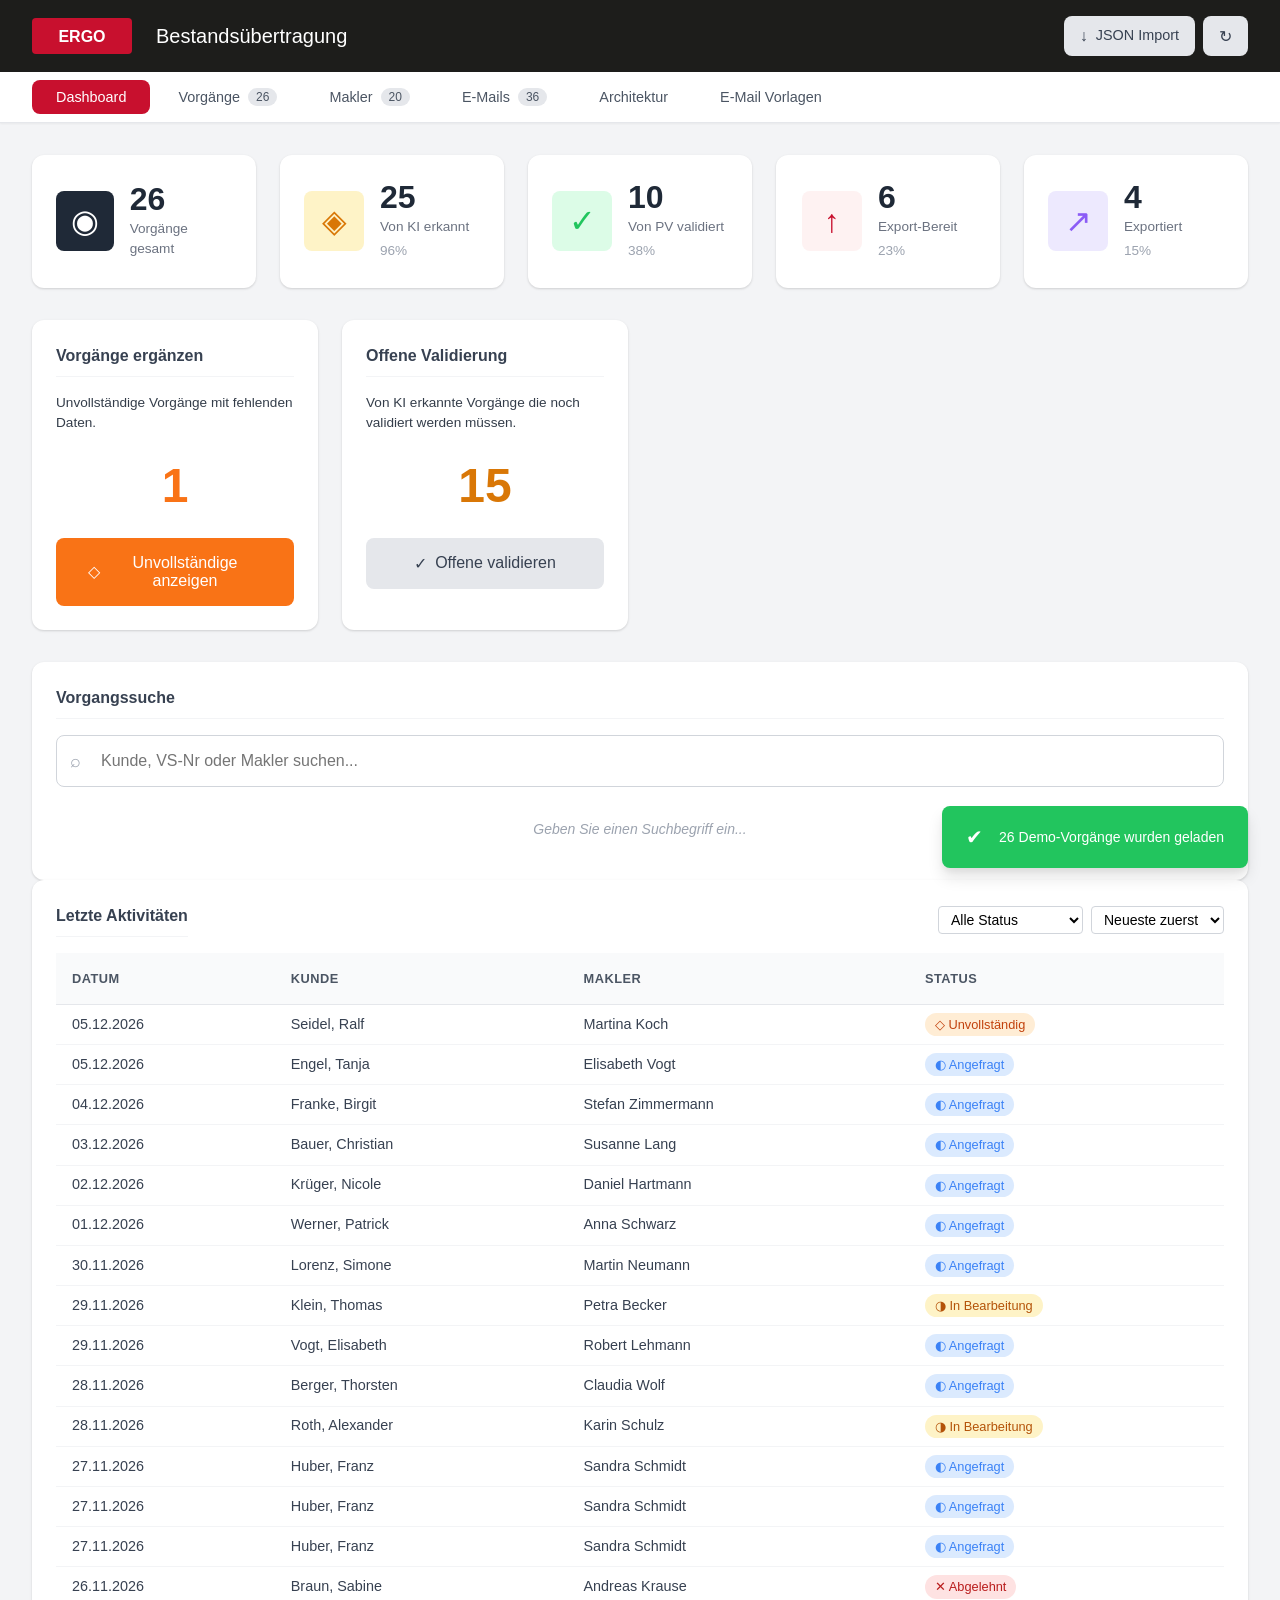
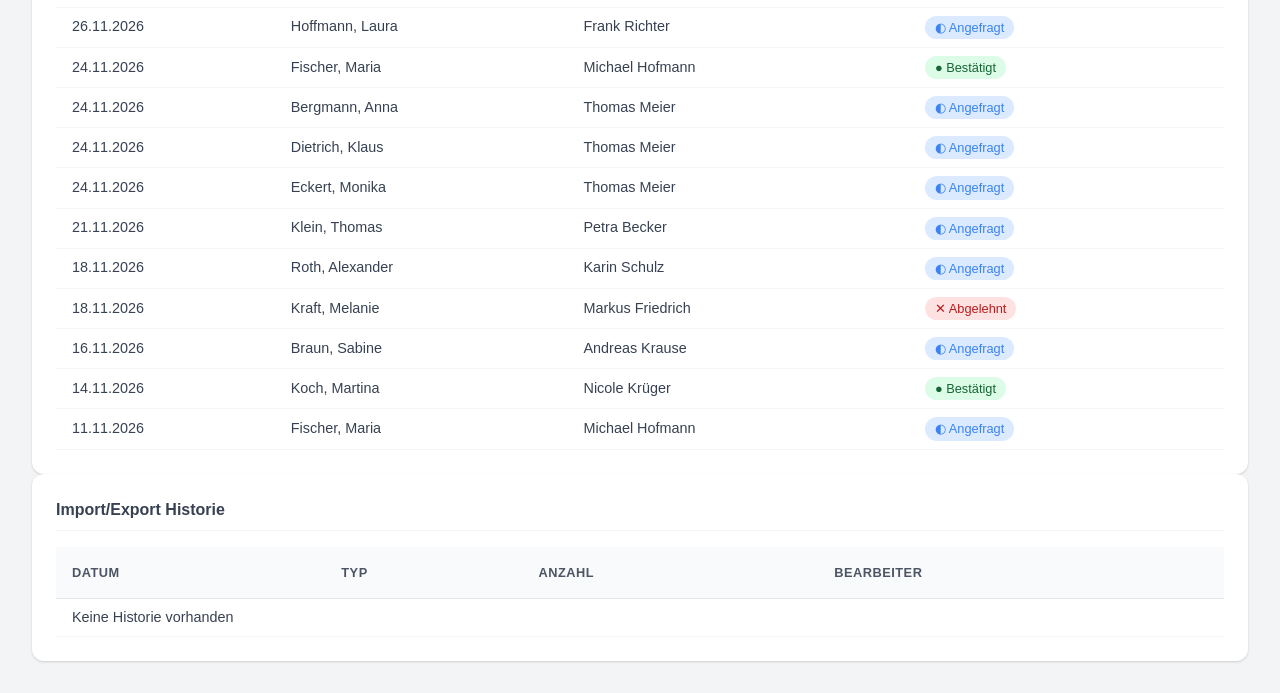
==== commit 82fafab6: "feat: Add hover export button on Export-Bereit KPI and limit activities to 26 - Export button appear" ====
--- a/web-app/index.html
+++ b/web-app/index.html
@@ -83,13 +83,16 @@
                     <div class="kpi-percent" id="kpiPvValidatedPct">0%</div>
                 </div>
             </div>
-            <div class="kpi-card kpi-export-ready kpi-card-clickable" id="exportReadyBtn">
+            <div class="kpi-card kpi-export-ready kpi-card-clickable kpi-card-with-action" id="exportReadyBtn">
                 <div class="kpi-icon">↑</div>
                 <div class="kpi-content">
                     <div class="kpi-value" id="kpiExportReady">0</div>
                     <div class="kpi-label">Export-Bereit</div>
                     <div class="kpi-percent" id="kpiExportReadyPct">0%</div>
                 </div>
+                <button class="kpi-hover-action" id="exportToRoboticsBtn" title="Nach Robotics exportieren">
+                    Exportieren
+                </button>
             </div>
             <div class="kpi-card kpi-exportiert">
                 <div class="kpi-icon">↗</div>
--- a/web-app/css/styles.css
+++ b/web-app/css/styles.css
@@ -223,6 +223,37 @@
     transform: translateY(0);
 }
 
+/* KPI Card mit Hover-Button */
+.kpi-card-with-action {
+    position: relative;
+}
+
+.kpi-hover-action {
+    position: absolute;
+    bottom: 10px;
+    right: 10px;
+    padding: 6px 12px;
+    font-size: 0.75rem;
+    font-weight: 600;
+    background: var(--primary);
+    color: white;
+    border: none;
+    border-radius: var(--radius-sm);
+    cursor: pointer;
+    opacity: 0;
+    transform: translateY(5px);
+    transition: opacity 0.2s, transform 0.2s, background 0.15s;
+}
+
+.kpi-card-with-action:hover .kpi-hover-action {
+    opacity: 1;
+    transform: translateY(0);
+}
+
+.kpi-hover-action:hover {
+    background: var(--primary-dark);
+}
+
 .kpi-value {
     font-size: 2rem;
     font-weight: 700;
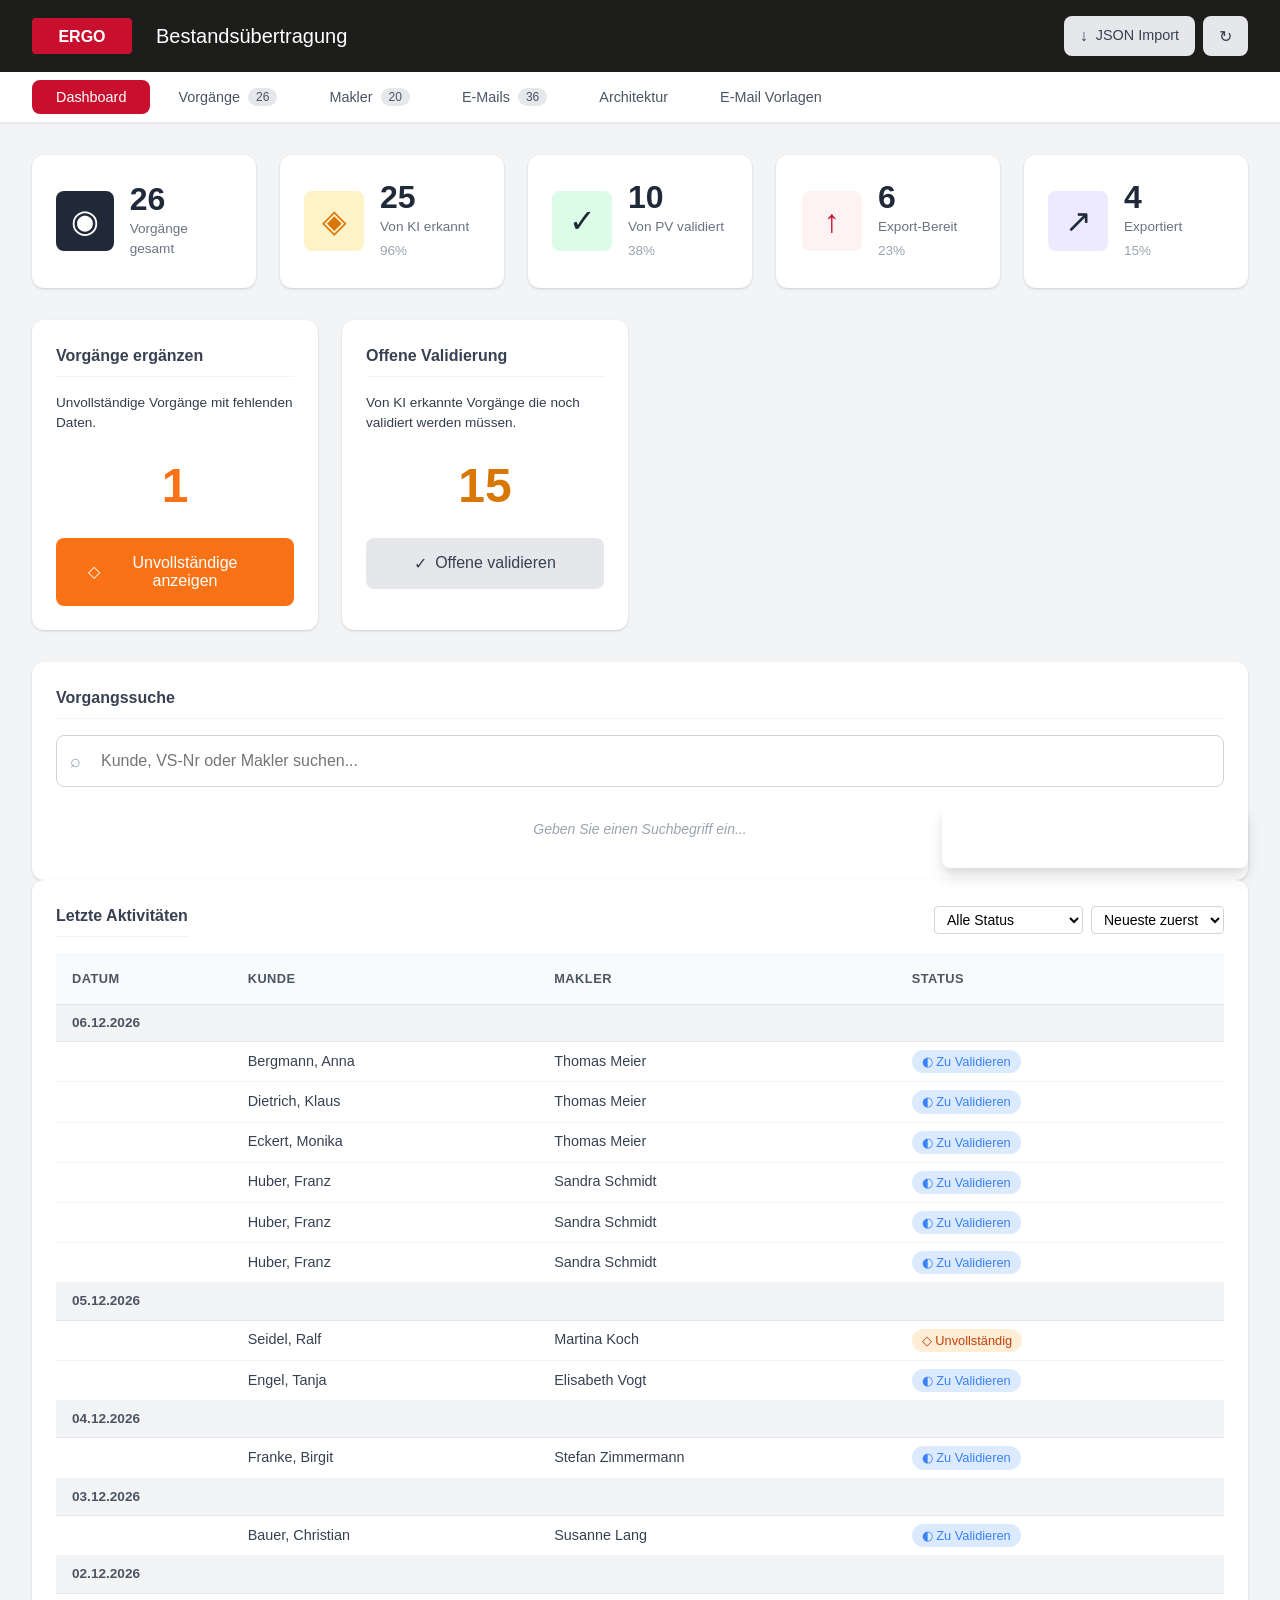
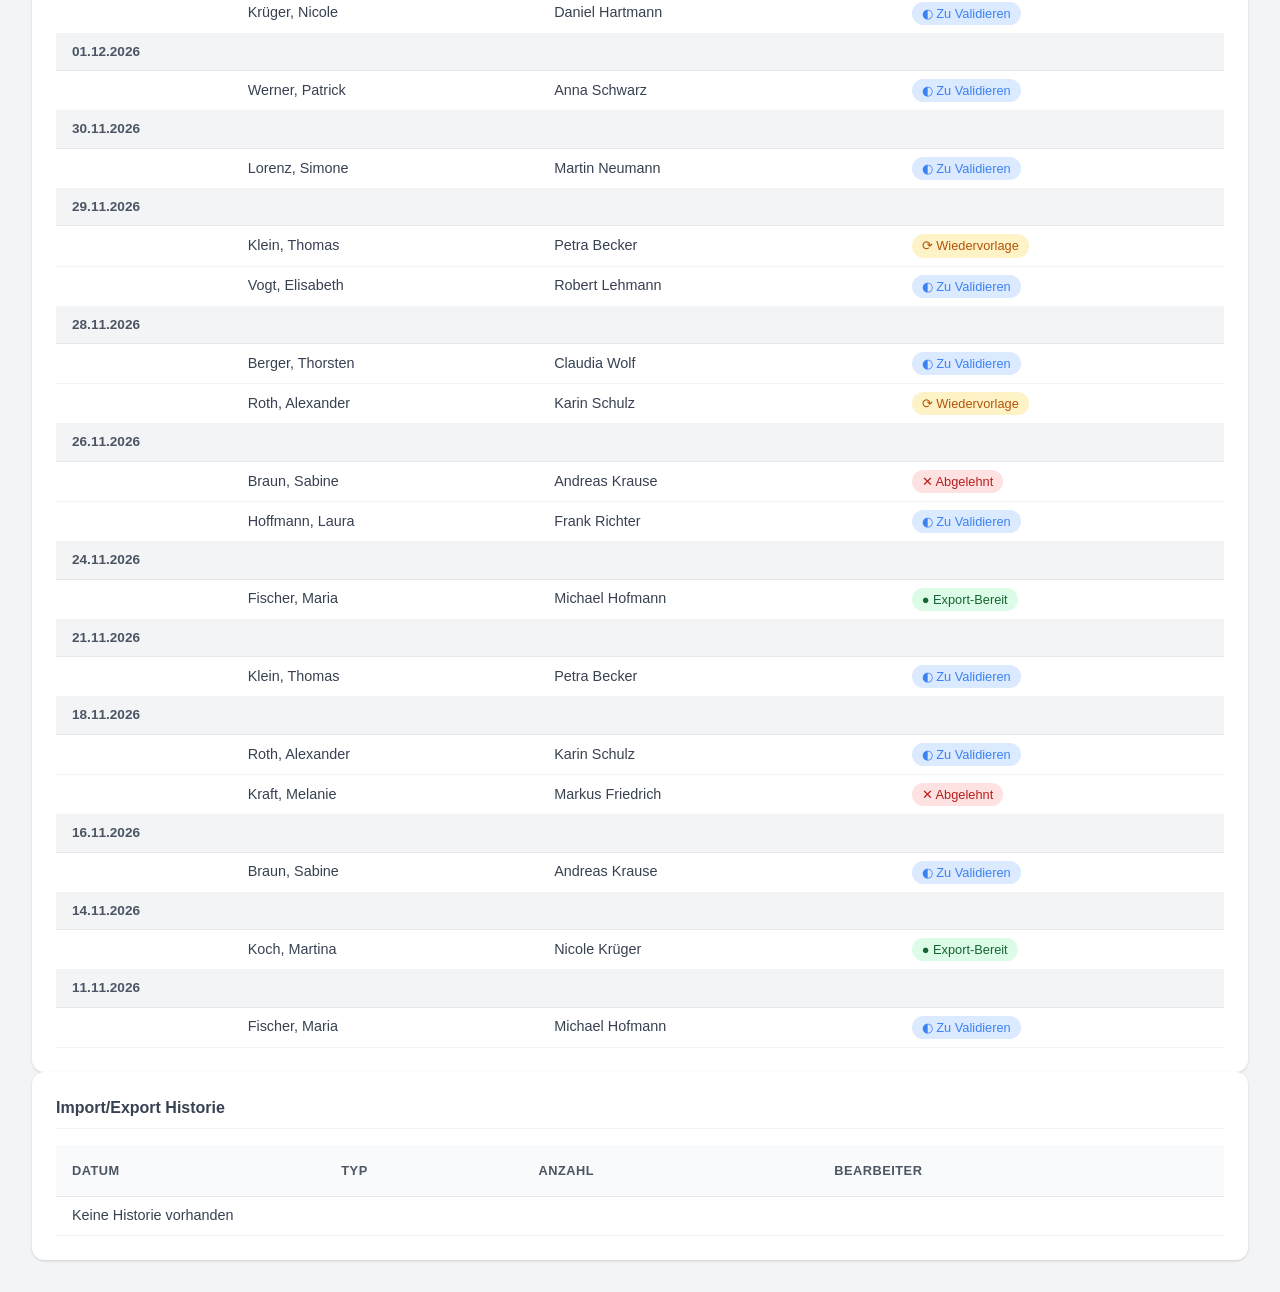
==== commit 1bf079c3: "refactor: Implement workflow-based status system Replace old status labels (angefragt, bestaetigt, i" ====
--- a/web-app/index.html
+++ b/web-app/index.html
@@ -141,12 +141,12 @@
                 <div class="activity-controls">
                     <select id="activityStatusFilter">
                         <option value="">Alle Status</option>
-                        <option value="neu">○ Neu</option>
                         <option value="unvollstaendig">◇ Unvollständig</option>
-                        <option value="angefragt">◐ Angefragt</option>
-                        <option value="in-bearbeitung">◑ In Bearbeitung</option>
-                        <option value="bestaetigt">● Bestätigt</option>
+                        <option value="zu-validieren">◐ Zu Validieren</option>
+                        <option value="export-bereit">● Export-Bereit</option>
+                        <option value="abgeschlossen">✓ Abgeschlossen</option>
                         <option value="abgelehnt">✕ Abgelehnt</option>
+                        <option value="wiedervorlage">⟳ Wiedervorlage</option>
                     </select>
                     <select id="activitySort">
                         <option value="desc">Neueste zuerst</option>
@@ -719,12 +719,12 @@
                                     <div class="stammdaten-item full-width">
                                         <label>Status</label>
                                         <select id="caseStatus">
-                                            <option value="neu">○ Neu</option>
                                             <option value="unvollstaendig">◇ Unvollständig</option>
-                                            <option value="angefragt">◐ Angefragt</option>
-                                            <option value="in-bearbeitung">◑ In Bearbeitung</option>
-                                            <option value="bestaetigt">● Bestätigt</option>
+                                            <option value="zu-validieren">◐ Zu Validieren</option>
+                                            <option value="export-bereit">● Export-Bereit</option>
+                                            <option value="abgeschlossen">✓ Abgeschlossen</option>
                                             <option value="abgelehnt">✕ Abgelehnt</option>
+                                            <option value="wiedervorlage">⟳ Wiedervorlage</option>
                                         </select>
                                     </div>
                                     <div class="stammdaten-item full-width">
@@ -873,27 +873,29 @@
                         <input type="text" class="field-input" id="valMakler" placeholder="-">
                     </div>
                     <div class="validation-field">
-                        <label class="field-label">Status</label>
-                        <select class="field-input" id="valStatus">
-                            <option value="neu">○ Neu</option>
-                            <option value="angefragt">◐ Angefragt</option>
-                            <option value="in-bearbeitung">◑ In Bearbeitung</option>
-                            <option value="bestaetigt">● Bestätigt</option>
-                            <option value="abgelehnt">✕ Abgelehnt</option>
-                        </select>
+                        <label class="field-label">Wiedervorlage</label>
+                        <input type="date" class="field-input" id="valWiedervorlage">
                     </div>
                 </div>
                 <div class="validation-email-preview">
                     <h4>E-Mail Auszug <span class="highlight-hint">(Stichworte markiert)</span></h4>
                     <div class="email-preview-content" id="valEmailPreview">-</div>
+                </div>
+                <!-- Ablehnungsgrund (zunächst versteckt) -->
+                <div class="validation-reject-section" id="valRejectSection" style="display: none;">
+                    <label class="field-label">Ablehnungsgrund</label>
+                    <textarea class="field-input" id="valRejectReason" rows="3" placeholder="Bitte Grund für Ablehnung angeben..."></textarea>
                 </div>
             </div>
             <div class="modal-footer validation-footer">
                 <button class="btn btn-secondary" id="validationSkip">
                     Überspringen →
                 </button>
+                <button class="btn btn-danger" id="validationReject">
+                    <span class="icon">✕</span> Ablehnen
+                </button>
                 <button class="btn btn-primary" id="validationConfirm">
-                    <span class="icon">✓</span> Als validiert markieren
+                    <span class="icon">✓</span> Validieren
                 </button>
             </div>
         </div>
--- a/web-app/css/styles.css
+++ b/web-app/css/styles.css
@@ -14,14 +14,13 @@
     --secondary: #1D1D1B;
     --secondary-light: #333331;
 
-    /* Status Farben */
-    --status-neu: #64748b;
-    --status-angefragt: #3b82f6;
-    --status-bearbeitung: #f59e0b;
-    --status-bestaetigt: #22c55e;
+    /* Status Farben (Workflow-basiert) */
+    --status-unvollstaendig: #f97316;
+    --status-zu-validieren: #3b82f6;
+    --status-export-bereit: #22c55e;
+    --status-abgeschlossen: #8b5cf6;
     --status-abgelehnt: #ef4444;
-    --status-exportiert: #8b5cf6;
-    --status-unvollstaendig: #f97316;
+    --status-wiedervorlage: #f59e0b;
 
     /* Grautöne */
     --gray-50: #f9fafb;
@@ -652,6 +651,15 @@
     background: #ea580c;
 }
 
+.btn-danger {
+    background: var(--status-abgelehnt);
+    color: white;
+}
+
+.btn-danger:hover {
+    background: #dc2626;
+}
+
 .btn-large {
     padding: var(--spacing-md) var(--spacing-xl);
     font-size: 1rem;
@@ -718,6 +726,22 @@
     cursor: pointer;
 }
 
+.data-table tbody tr.date-header-row {
+    background: var(--gray-100);
+}
+
+.data-table tbody tr.date-header-row:hover {
+    background: var(--gray-100);
+}
+
+.data-table tbody td.date-header {
+    font-weight: 600;
+    font-size: 0.85rem;
+    color: var(--gray-600);
+    padding: var(--spacing-sm) var(--spacing-md);
+    border-bottom: 1px solid var(--gray-200);
+}
+
 .data-table.compact td {
     padding: var(--spacing-sm) var(--spacing-md);
 }
@@ -742,24 +766,24 @@
     white-space: nowrap;
 }
 
-.status-badge.status-neu {
-    background: #f1f5f9;
-    color: var(--status-neu);
-}
-
-.status-badge.status-angefragt {
+.status-badge.status-unvollstaendig {
+    background: #ffedd5;
+    color: #c2410c;
+}
+
+.status-badge.status-zu-validieren {
     background: #dbeafe;
-    color: var(--status-angefragt);
-}
-
-.status-badge.status-in-bearbeitung {
-    background: #fef3c7;
-    color: #b45309;
-}
-
-.status-badge.status-bestaetigt {
+    color: var(--status-zu-validieren);
+}
+
+.status-badge.status-export-bereit {
     background: #dcfce7;
     color: #166534;
+}
+
+.status-badge.status-abgeschlossen {
+    background: #ede9fe;
+    color: #6d28d9;
 }
 
 .status-badge.status-abgelehnt {
@@ -767,9 +791,9 @@
     color: #b91c1c;
 }
 
-.status-badge.status-unvollstaendig {
-    background: #ffedd5;
-    color: #c2410c;
+.status-badge.status-wiedervorlage {
+    background: #fef3c7;
+    color: #b45309;
 }
 
 /* Export Badge */
@@ -948,11 +972,46 @@
 }
 
 .validation-footer {
-    gap: var(--spacing-md);
+    gap: var(--spacing-sm);
 }
 
 .validation-footer .btn {
     flex: 1;
+}
+
+/* Validation Reject Section */
+.validation-reject-section {
+    margin-top: var(--spacing-md);
+    padding: var(--spacing-md);
+    background: #fef2f2;
+    border: 1px solid #fecaca;
+    border-radius: var(--radius-md);
+}
+
+.validation-reject-section .field-label {
+    font-size: 0.75rem;
+    font-weight: 600;
+    color: var(--status-abgelehnt);
+    text-transform: uppercase;
+    letter-spacing: 0.5px;
+    margin-bottom: var(--spacing-xs);
+    display: block;
+}
+
+.validation-reject-section textarea {
+    width: 100%;
+    padding: var(--spacing-sm);
+    font-size: 0.9rem;
+    border: 1px solid #fecaca;
+    border-radius: var(--radius-sm);
+    resize: vertical;
+    min-height: 60px;
+}
+
+.validation-reject-section textarea:focus {
+    outline: none;
+    border-color: var(--status-abgelehnt);
+    box-shadow: 0 0 0 3px rgba(239, 68, 68, 0.1);
 }
 
 /* Email Template Cards */
@@ -1394,19 +1453,20 @@
 .status-group-unvollstaendig .status-group-header { background: #fff7ed; }
 .status-group-unvollstaendig .status-group-count { background: #fed7aa; color: #9a3412; }
 
-.status-group-neu .status-group-header { background: var(--gray-50); }
-
-.status-group-angefragt .status-group-header { background: #eff6ff; }
-.status-group-angefragt .status-group-count { background: #bfdbfe; color: #1e40af; }
-
-.status-group-in-bearbeitung .status-group-header { background: #fefce8; }
-.status-group-in-bearbeitung .status-group-count { background: #fde68a; color: #92400e; }
-
-.status-group-bestaetigt .status-group-header { background: #f0fdf4; }
-.status-group-bestaetigt .status-group-count { background: #bbf7d0; color: #166534; }
+.status-group-zu-validieren .status-group-header { background: #eff6ff; }
+.status-group-zu-validieren .status-group-count { background: #bfdbfe; color: #1e40af; }
+
+.status-group-export-bereit .status-group-header { background: #f0fdf4; }
+.status-group-export-bereit .status-group-count { background: #bbf7d0; color: #166534; }
+
+.status-group-abgeschlossen .status-group-header { background: #f5f3ff; }
+.status-group-abgeschlossen .status-group-count { background: #ddd6fe; color: #6d28d9; }
 
 .status-group-abgelehnt .status-group-header { background: #fef2f2; }
 .status-group-abgelehnt .status-group-count { background: #fecaca; color: #b91c1c; }
+
+.status-group-wiedervorlage .status-group-header { background: #fefce8; }
+.status-group-wiedervorlage .status-group-count { background: #fde68a; color: #92400e; }
 
 .status-group-list {
     padding: 0;
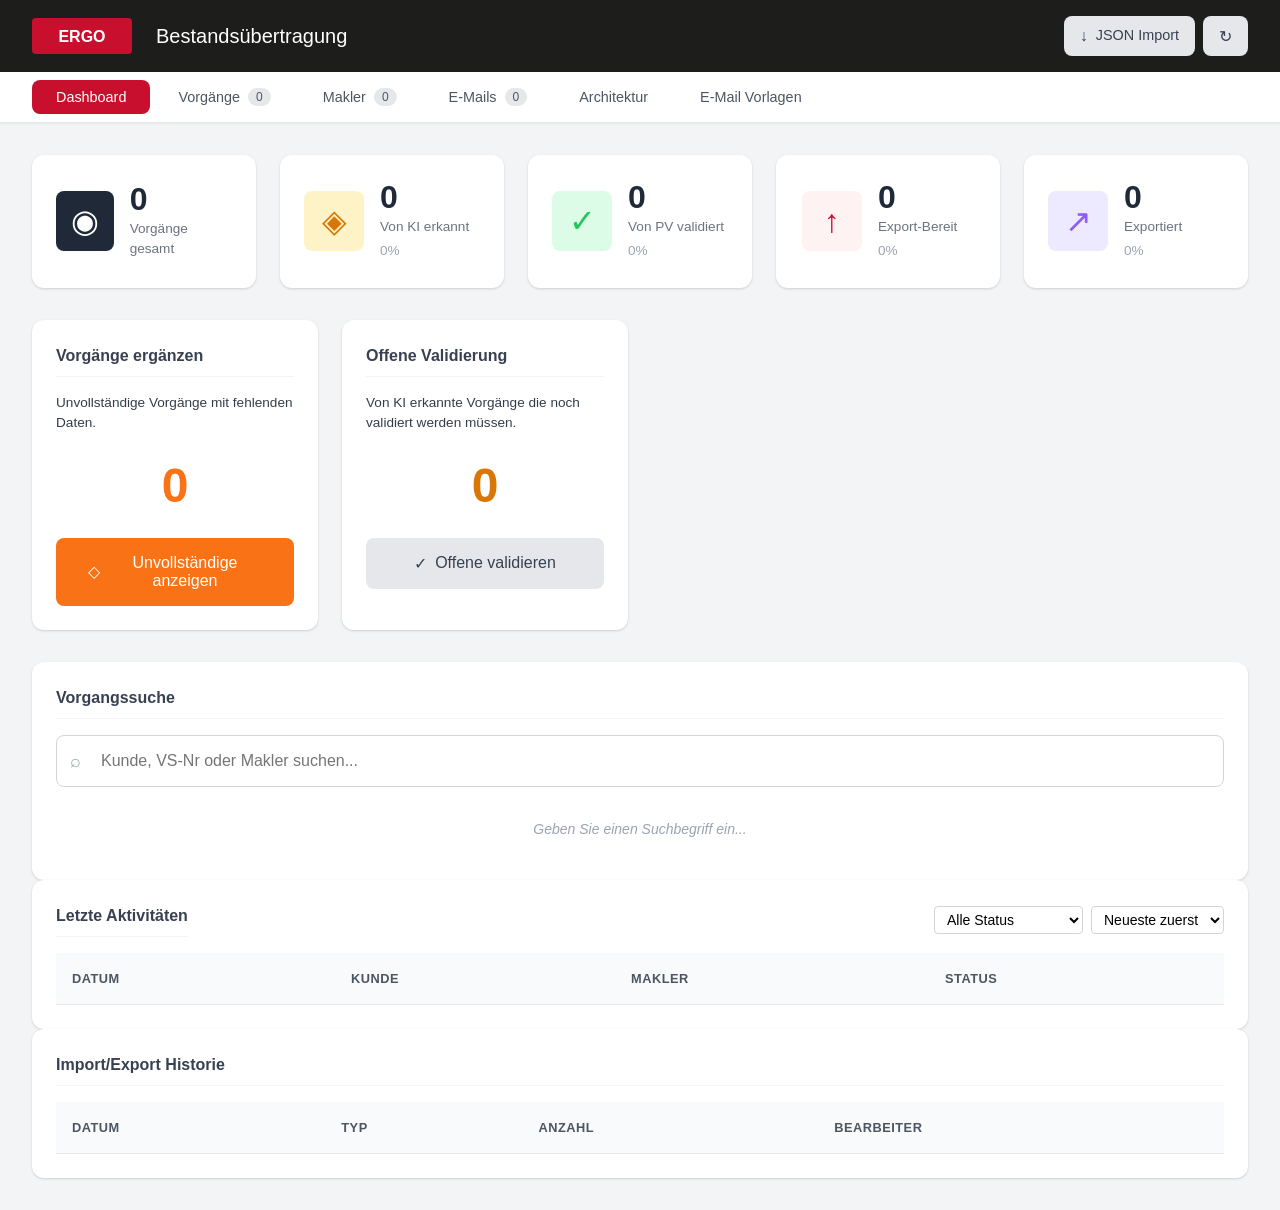
==== commit 6465bfde: "feat: UI improvements and validation workflow enhancements - Fix workflow timeline colors with prope" ====
--- a/web-app/index.html
+++ b/web-app/index.html
@@ -766,6 +766,9 @@
             </div>
             <div class="modal-footer">
                 <button class="btn btn-danger" id="deleteCase">Löschen</button>
+                <button class="btn btn-warning" id="validateCaseBtn" style="display: none;">
+                    <span class="icon">✓</span> Validieren
+                </button>
                 <div class="modal-footer-right">
                     <button class="btn btn-secondary" id="cancelCase">Abbrechen</button>
                     <button class="btn btn-primary" id="saveCase">Speichern</button>
@@ -894,6 +897,9 @@
                 <button class="btn btn-danger" id="validationReject">
                     <span class="icon">✕</span> Ablehnen
                 </button>
+                <button class="btn btn-warning" id="validationWiedervorlage">
+                    <span class="icon">⟳</span> Wiedervorlage
+                </button>
                 <button class="btn btn-primary" id="validationConfirm">
                     <span class="icon">✓</span> Validieren
                 </button>
--- a/web-app/css/styles.css
+++ b/web-app/css/styles.css
@@ -21,6 +21,16 @@
     --status-abgeschlossen: #8b5cf6;
     --status-abgelehnt: #ef4444;
     --status-wiedervorlage: #f59e0b;
+
+    /* Workflow Timeline Farben */
+    --workflow-completed: #22c55e;
+    --workflow-active: #3b82f6;
+    --workflow-exportiert: #8b5cf6;
+
+    /* Legacy Status-Variablen (Aliase für Kompatibilität) */
+    --status-bestaetigt: #22c55e;
+    --status-bearbeitung: #f59e0b;
+    --status-exportiert: #8b5cf6;
 
     /* Grautöne */
     --gray-50: #f9fafb;
@@ -1702,14 +1712,14 @@
 }
 
 .workflow-step.completed .step-icon {
-    background: var(--status-bestaetigt);
-    border-color: var(--status-bestaetigt);
+    background: var(--workflow-completed);
+    border-color: var(--workflow-completed);
     color: white;
 }
 
 .workflow-step.active .step-icon {
-    background: var(--status-bearbeitung);
-    border-color: var(--status-bearbeitung);
+    background: var(--workflow-active);
+    border-color: var(--workflow-active);
     color: white;
     animation: pulse 1.5s infinite;
 }
@@ -1731,7 +1741,7 @@
 }
 
 .workflow-step.completed .step-label {
-    color: var(--status-bestaetigt);
+    color: var(--workflow-completed);
 }
 
 .workflow-step.completed .step-date {
@@ -1747,7 +1757,7 @@
 }
 
 .workflow-connector.completed {
-    background: var(--status-bestaetigt);
+    background: var(--workflow-completed);
 }
 
 /* ========================================
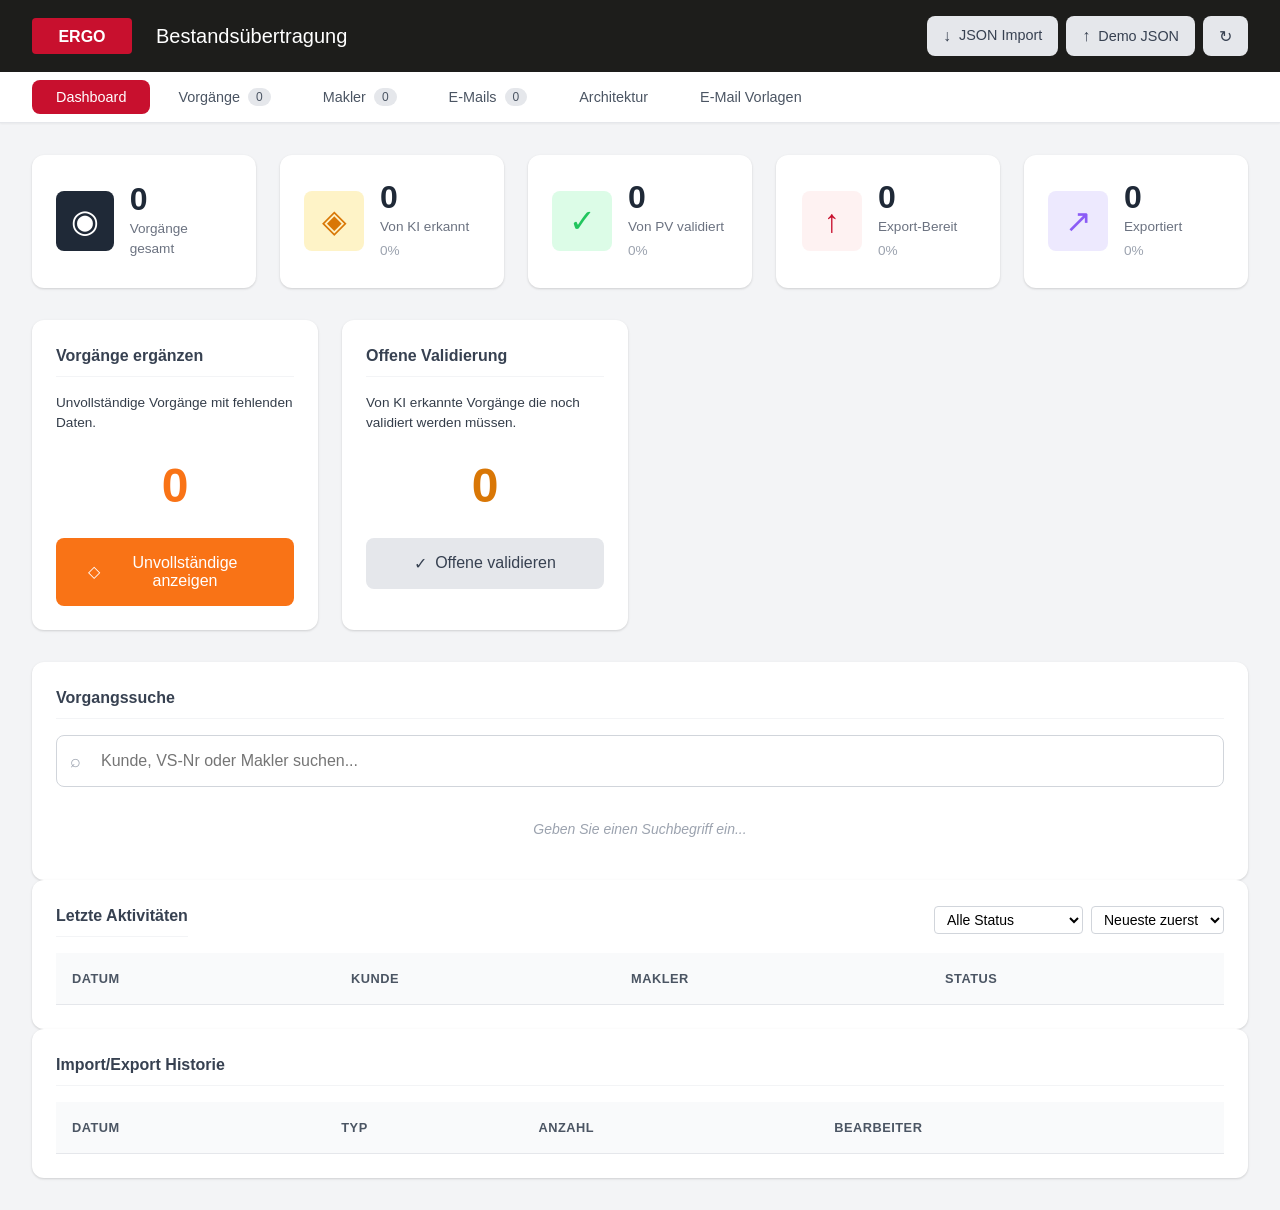
==== commit 0270d7f6: "feat: Add demo JSON generator with 1000 emails for mass testing - Generates ~800 new cases, ~200 rem" ====
--- a/web-app/index.html
+++ b/web-app/index.html
@@ -23,6 +23,9 @@
                 <span class="icon">↓</span> JSON Import
                 <input type="file" id="fileInput" accept=".json" hidden>
             </label>
+            <button class="btn btn-secondary" id="downloadDemoBtn" title="1000 Demo-E-Mails herunterladen">
+                <span class="icon">↑</span> Demo JSON
+            </button>
             <button class="btn btn-secondary" id="resetDemoBtn" title="Demo-Daten zurücksetzen">
                 <span class="icon">↻</span>
             </button>
@@ -900,7 +903,7 @@
                 <button class="btn btn-warning" id="validationWiedervorlage">
                     <span class="icon">⟳</span> Wiedervorlage
                 </button>
-                <button class="btn btn-primary" id="validationConfirm">
+                <button class="btn btn-success" id="validationConfirm">
                     <span class="icon">✓</span> Validieren
                 </button>
             </div>
--- a/web-app/css/styles.css
+++ b/web-app/css/styles.css
@@ -657,6 +657,15 @@
     color: white;
 }
 
+.btn-success {
+    background: var(--workflow-completed);
+    color: white;
+}
+
+.btn-success:hover {
+    background: #16a34a;
+}
+
 .btn-warning:hover {
     background: #ea580c;
 }
@@ -754,6 +763,52 @@
 
 .data-table.compact td {
     padding: var(--spacing-sm) var(--spacing-md);
+}
+
+/* New Activity Animation (Blinking for imported emails) - GRÜN */
+.data-table tbody tr.new-activity {
+    animation: newActivityBlink 1.5s ease-in-out 3;
+    background: #f0fdf4;
+}
+
+.data-table tbody tr.new-activity td:first-child {
+    position: relative;
+}
+
+.data-table tbody tr.new-activity td:first-child::before {
+    content: "NEU";
+    position: absolute;
+    left: 4px;
+    top: 50%;
+    transform: translateY(-50%);
+    background: #22c55e;
+    color: white;
+    font-size: 0.6rem;
+    font-weight: 700;
+    padding: 2px 5px;
+    border-radius: 3px;
+    animation: newBadgePulse 1s ease-in-out infinite;
+    z-index: 1;
+}
+
+@keyframes newActivityBlink {
+    0%, 100% {
+        background: white;
+    }
+    50% {
+        background: #f0fdf4;
+    }
+}
+
+@keyframes newBadgePulse {
+    0%, 100% {
+        opacity: 1;
+        transform: translateY(-50%) scale(1);
+    }
+    50% {
+        opacity: 0.8;
+        transform: translateY(-50%) scale(1.05);
+    }
 }
 
 /* Column Widths */
@@ -1263,8 +1318,9 @@
 }
 
 .email-date {
-    font-size: 0.8rem;
+    font-size: 0.75rem;
     color: var(--gray-500);
+    flex-shrink: 0;
 }
 
 .email-subject {
@@ -1283,6 +1339,100 @@
     color: var(--gray-600);
     white-space: pre-wrap;
     word-break: break-word;
+}
+
+/* Email Bookmark Style */
+.email-bookmark {
+    border: 1px solid var(--gray-200);
+    border-radius: var(--radius-md);
+    margin-bottom: var(--spacing-xs);
+    background: var(--white);
+    transition: all 0.2s ease;
+}
+
+.email-bookmark:hover {
+    border-color: var(--gray-300);
+    box-shadow: 0 1px 3px rgba(0,0,0,0.08);
+}
+
+.email-bookmark.expanded {
+    border-color: var(--primary);
+    box-shadow: 0 2px 6px rgba(0,0,0,0.1);
+}
+
+.email-bookmark.inbox {
+    border-left: 3px solid var(--status-bestaetigt);
+}
+
+.email-bookmark.sent {
+    border-left: 3px solid var(--status-angefragt);
+}
+
+.email-bookmark-header {
+    display: flex;
+    align-items: center;
+    gap: var(--spacing-xs);
+    padding: var(--spacing-xs) var(--spacing-sm);
+    cursor: pointer;
+    user-select: none;
+    font-size: 0.8rem;
+}
+
+.email-bookmark-header:hover {
+    background: var(--gray-50);
+}
+
+.email-expand-icon {
+    font-size: 0.7rem;
+    color: var(--gray-400);
+    width: 12px;
+    transition: transform 0.2s ease;
+}
+
+.email-bookmark.expanded .email-expand-icon {
+    color: var(--primary);
+}
+
+.email-subject-short {
+    font-weight: 500;
+    font-size: 0.8rem;
+    color: var(--gray-800);
+    overflow: hidden;
+    text-overflow: ellipsis;
+    white-space: nowrap;
+    flex: 1;
+    min-width: 0;
+}
+
+.email-preview {
+    display: none;
+}
+
+.email-bookmark.expanded .email-preview {
+    display: none;
+}
+
+.email-bookmark-body {
+    padding: var(--spacing-md);
+    padding-top: 0;
+    border-top: 1px solid var(--gray-100);
+    margin-top: var(--spacing-sm);
+}
+
+.email-bookmark-body .email-sender {
+    font-size: 0.8rem;
+    color: var(--gray-500);
+    margin-bottom: var(--spacing-sm);
+}
+
+.email-bookmark-body .email-body {
+    font-size: 0.85rem;
+    color: var(--gray-700);
+    background: var(--gray-50);
+    padding: var(--spacing-sm);
+    border-radius: var(--radius-sm);
+    max-height: 300px;
+    overflow-y: auto;
 }
 
 .empty-message {
@@ -1778,7 +1928,7 @@
 
 .case-detail-columns {
     display: grid;
-    grid-template-columns: 1fr 1fr;
+    grid-template-columns: 1fr minmax(200px, 340px);
     gap: var(--spacing-lg);
     padding: var(--spacing-lg);
 }
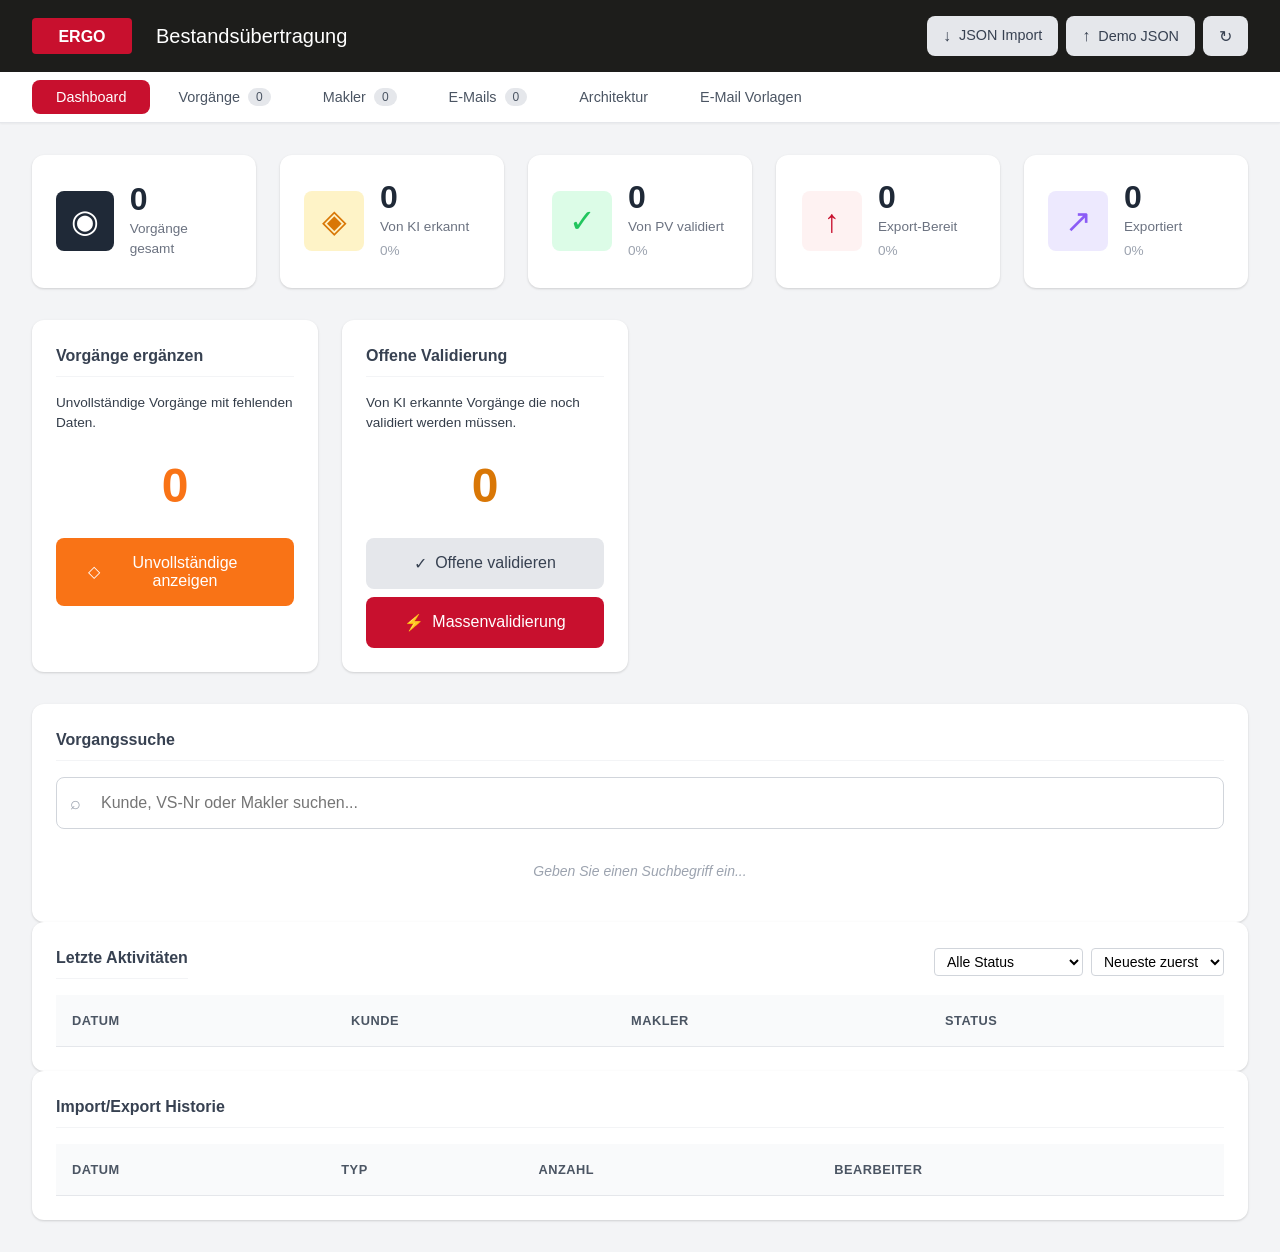
==== commit 154294dd: "feat: Add mass validation button for high confidence cases - New "Massenvalidierung" button on dashb" ====
--- a/web-app/index.html
+++ b/web-app/index.html
@@ -121,9 +121,14 @@
                 <h3>Offene Validierung</h3>
                 <p class="card-description">Von KI erkannte Vorgänge die noch validiert werden müssen.</p>
                 <div class="validation-count" id="validationPendingCount">0</div>
-                <button class="btn btn-secondary btn-large" id="validateAllBtn">
-                    <span class="icon">✓</span> Offene validieren
-                </button>
+                <div class="validation-buttons">
+                    <button class="btn btn-secondary btn-large" id="validateAllBtn">
+                        <span class="icon">✓</span> Offene validieren
+                    </button>
+                    <button class="btn btn-primary btn-large" id="massValidateBtn">
+                        <span class="icon">⚡</span> Massenvalidierung
+                    </button>
+                </div>
             </div>
         </div>
 
--- a/web-app/css/styles.css
+++ b/web-app/css/styles.css
@@ -381,6 +381,17 @@
 
 .export-ready-count {
     color: var(--primary);
+}
+
+.validation-buttons {
+    display: flex;
+    gap: var(--spacing-sm);
+    flex-wrap: wrap;
+}
+
+.validation-buttons .btn {
+    flex: 1;
+    min-width: 140px;
 }
 
 /* Status Bars */
